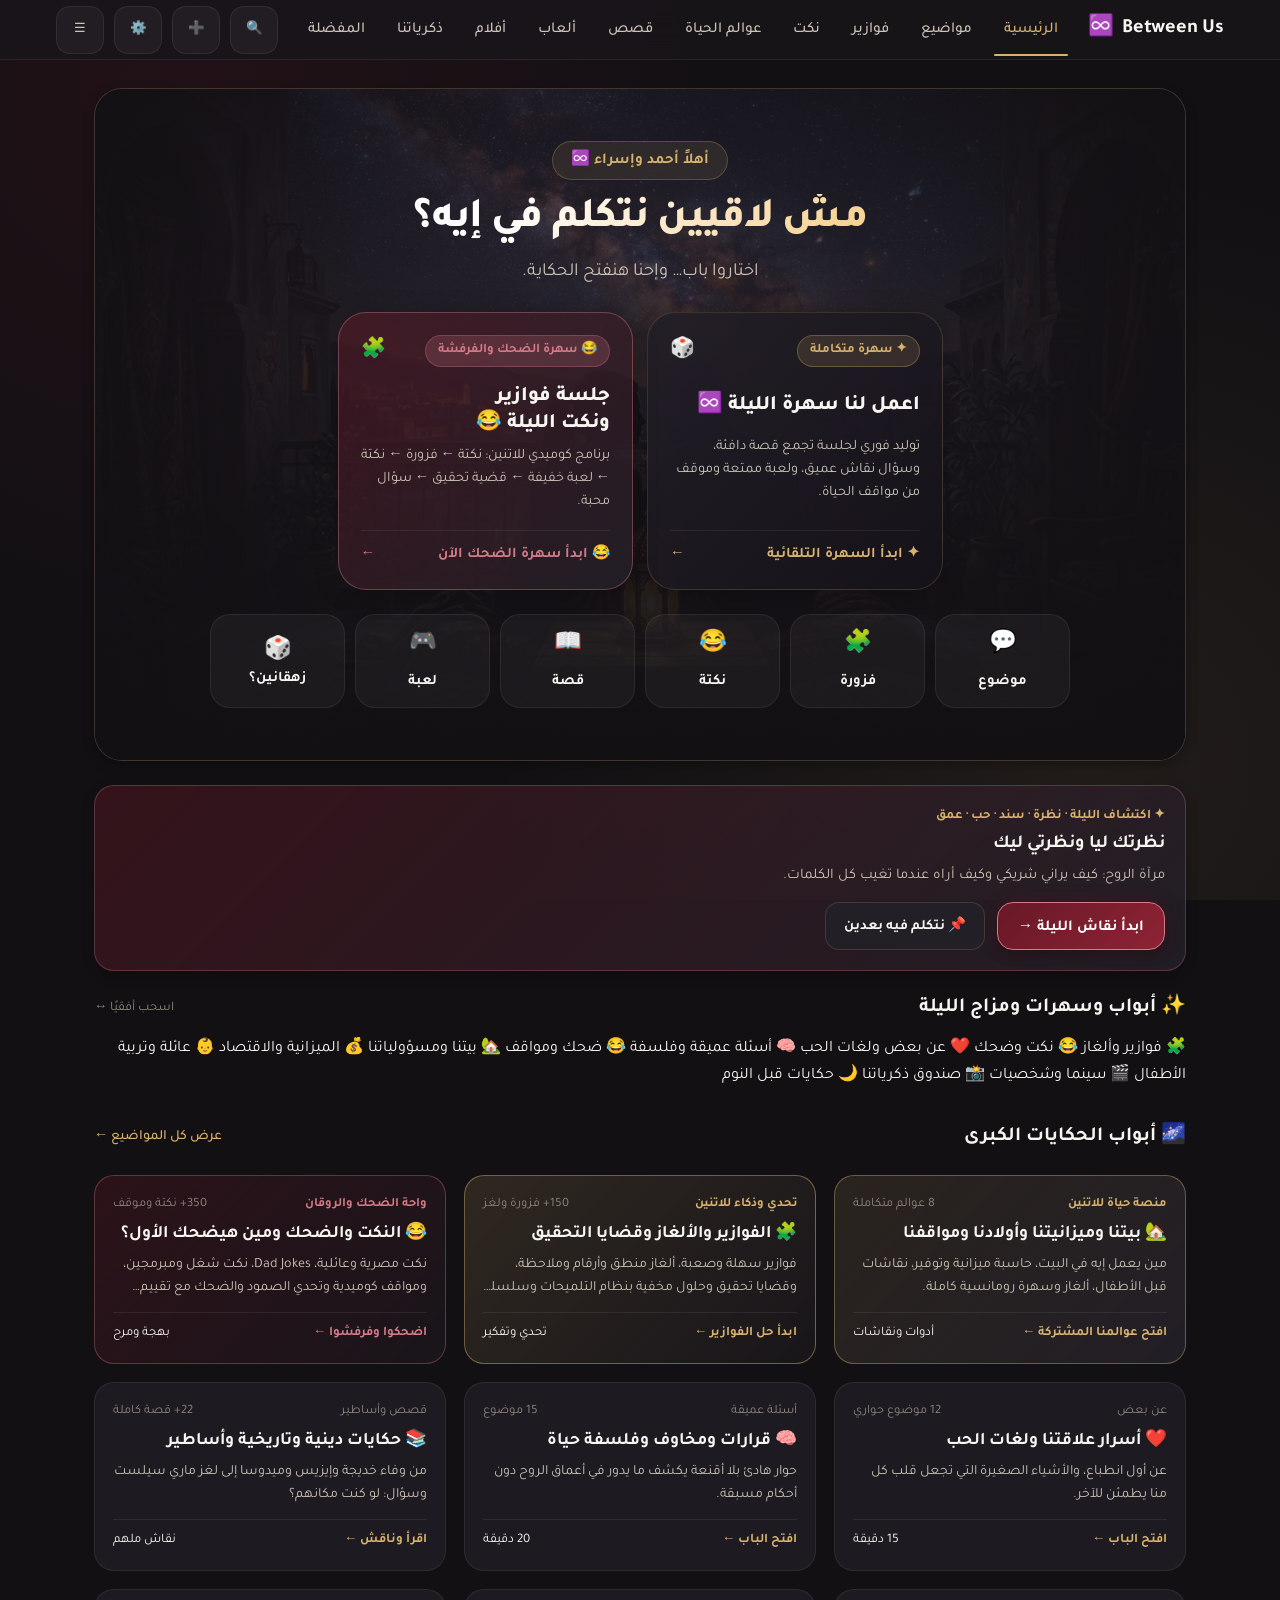
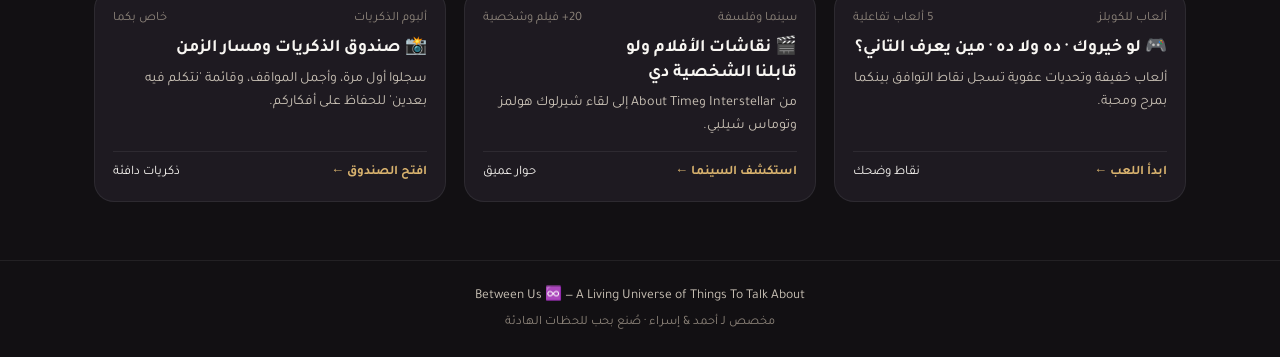
==== index.html @ caf3d3a3 "Add files via upload" ====
<!DOCTYPE html>
<html lang="ar" dir="rtl" data-theme="dark">
<head>
  <meta charset="UTF-8" />
  <meta name="viewport" content="width=device-width, initial-scale=1.0, viewport-fit=cover" />
  <title>Between Us ♾️</title>
  <meta name="description" content="A universe of conversations, stories, games, and intimate reflections designed for two." />
  <meta property="og:title" content="Between Us ♾️" />
  <meta property="og:description" content="A universe of conversations, stories, games, and intimate reflections designed for two." />
  <meta property="og:type" content="website" />
  <meta name="theme-color" content="#121013" />

  <link rel="stylesheet" href="css/style.css" />
  <link rel="stylesheet" href="css/responsive.css" />
</head>
<body>
  <div class="app-wrapper">
    <!-- Top Navigation Bar -->
    <header class="top-nav">
      <div class="top-nav-inner">
        <a href="index.html" class="nav-brand">
          <span>Between Us</span>
          <span class="brand-infinity">♾️</span>
        </a>

        <nav class="nav-links">
          <a href="index.html" class="nav-link active">الرئيسية</a>
          <a href="topics.html" class="nav-link">مواضيع</a>
          <a href="riddles.html" class="nav-link">فوازير</a>
          <a href="jokes.html" class="nav-link">نكت</a>
          <a href="universes.html" class="nav-link">عوالم الحياة</a>
          <a href="stories.html" class="nav-link">قصص</a>
          <a href="games.html" class="nav-link">ألعاب</a>
          <a href="movies.html" class="nav-link">أفلام</a>
          <a href="memories.html" class="nav-link">ذكرياتنا</a>
          <a href="favorites.html" class="nav-link">المفضلة</a>
        </nav>

        <div class="nav-actions">
          <button class="btn-icon" data-open-modal="searchModal" title="بحث سريع" aria-label="بحث سريع">
            🔍
          </button>
          <button class="btn-icon" data-open-modal="addCustomModal" title="أضف من عندك" aria-label="أضف من عندك">
            ➕
          </button>
          <button class="btn-icon" data-open-modal="settingsModal" title="الإعدادات" aria-label="الإعدادات">
            ⚙️
          </button>
          <button class="btn-icon btn-menu-drawer-trigger" title="القائمة" aria-label="القائمة">
            ☰
          </button>
        </div>
      </div>
    </header>

    <!-- Main Content -->
    <main class="page-container">
      <!-- Hero Section -->
      <section class="hero-card">
        <img src="assets/images/hero.jpg" alt="سهرة هادئة تحت النجوم" class="hero-background-art" onerror="this.style.display='none'" />
        <div class="hero-overlay"></div>

        <div class="hero-content">
          <div class="hero-greeting greeting-names">أهلاً أحمد وإسراء ♾️</div>
          <h1 class="hero-title">مش لاقيين نتكلم في إيه؟</h1>
          <p class="hero-subtitle">اختاروا باب… وإحنا هنفتح الحكاية.</p>

          <!-- Big Cards Row: اعمل لنا سهرة & سهرة الضحك -->
          <div style="display: grid; grid-template-columns: repeat(auto-fit, minmax(min(280px, 100%), 1fr)); gap: 14px; margin-bottom: 18px;">
            <!-- Big Card 1: اعمل لنا سهرة -->
            <div class="hero-evening-card btn-evening-generator-trigger" style="cursor: pointer; margin-bottom: 0;">
              <div style="display: flex; align-items: center; justify-content: space-between; margin-bottom: 6px;">
                <span class="hero-evening-badge">✦ سهرة متكاملة</span>
                <span style="font-size: 1.25rem;">🎲</span>
              </div>
              <h2 class="hero-evening-title">اعمل لنا سهرة الليلة ♾️</h2>
              <p class="hero-evening-desc">
                توليد فوري لجلسة تجمع قصة دافئة، وسؤال نقاش عميق، ولعبة ممتعة وموقف من مواقف الحياة.
              </p>
              <div class="hero-evening-action">
                <span>✦ ابدأ السهرة التلقائية</span>
                <span>←</span>
              </div>
            </div>

            <!-- Big Card 2: سهرة الضحك والفرفشة -->
            <div class="hero-evening-card btn-laugh-night-trigger" style="cursor: pointer; margin-bottom: 0; background: linear-gradient(135deg, rgba(104, 24, 38, 0.45) 0%, rgba(35, 31, 39, 0.95) 100%); border-color: rgba(212, 122, 136, 0.4);">
              <div style="display: flex; align-items: center; justify-content: space-between; margin-bottom: 6px;">
                <span class="hero-evening-badge" style="background: rgba(212, 122, 136, 0.2); color: var(--accent-rose); border-color: rgba(212, 122, 136, 0.3);">
                  😂 سهرة الضحك والفرفشة
                </span>
                <span style="font-size: 1.25rem;">🧩</span>
              </div>
              <h2 class="hero-evening-title">جلسة فوازير ونكت الليلة 😂</h2>
              <p class="hero-evening-desc">
                برنامج كوميدي للاتنين: نكتة ← فزورة ← نكتة ← لعبة خفيفة ← قضية تحقيق ← سؤال محبة.
              </p>
              <div class="hero-evening-action" style="color: var(--accent-rose);">
                <span>😂 ابدأ سهرة الضحك الآن</span>
                <span>←</span>
              </div>
            </div>
          </div>

          <!-- Quick Actions (6 Core Doors) -->
          <div class="mobile-quick-actions-grid" style="display: grid; grid-template-columns: repeat(auto-fit, minmax(min(100px, 100%), 1fr)); gap: 10px;">
            <a href="topics.html" class="quick-door-btn">
              <span class="quick-door-icon">💬</span>
              <span class="quick-door-text">موضوع</span>
            </a>
            <a href="riddles.html" class="quick-door-btn">
              <span class="quick-door-icon">🧩</span>
              <span class="quick-door-text">فزورة</span>
            </a>
            <a href="jokes.html" class="quick-door-btn">
              <span class="quick-door-icon">😂</span>
              <span class="quick-door-text">نكتة</span>
            </a>
            <a href="stories.html" class="quick-door-btn">
              <span class="quick-door-icon">📖</span>
              <span class="quick-door-text">قصة</span>
            </a>
            <a href="games.html" class="quick-door-btn">
              <span class="quick-door-icon">🎮</span>
              <span class="quick-door-text">لعبة</span>
            </a>
            <button type="button" class="quick-door-btn btn-boredom-trigger">
              <span class="quick-door-icon">🎲</span>
              <span class="quick-door-text">زهقانين؟</span>
            </button>
          </div>
        </div>
      </section>

      <!-- Tonight's Discovery (Deterministic daily discovery based on date) -->
      <section class="discovery-card" id="dailyDiscoveryContent">
        <!-- Injected dynamically by app.js -->
      </section>

      <!-- Horizontal Categories Scroll (App-like, touch scroll-snap) -->
      <section class="section-block" style="margin-bottom: 24px;">
        <div class="section-header">
          <h2 class="section-title">✨ أبواب وسهرات ومزاج الليلة</h2>
          <span style="font-size: 0.82rem; color: var(--text-muted);">اسحب أفقيًا ↔</span>
        </div>
        <div class="horizontal-categories-track">
          <a href="riddles.html" class="category-chip">
            <span class="chip-icon">🧩</span>
            <span class="chip-label">فوازير وألغاز</span>
          </a>
          <a href="jokes.html" class="category-chip">
            <span class="chip-icon">😂</span>
            <span class="chip-label">نكت وضحك</span>
          </a>
          <a href="topics.html?mood=romantic" class="category-chip">
            <span class="chip-icon">❤️</span>
            <span class="chip-label">عن بعض ولغات الحب</span>
          </a>
          <a href="topics.html?mood=deep" class="category-chip">
            <span class="chip-icon">🧠</span>
            <span class="chip-label">أسئلة عميقة وفلسفة</span>
          </a>
          <a href="topics.html?mood=funny" class="category-chip">
            <span class="chip-icon">😂</span>
            <span class="chip-label">ضحك ومواقف</span>
          </a>
          <a href="universes.html?tab=home" class="category-chip">
            <span class="chip-icon">🏡</span>
            <span class="chip-label">بيتنا ومسؤولياتنا</span>
          </a>
          <a href="universes.html?tab=budget" class="category-chip">
            <span class="chip-icon">💰</span>
            <span class="chip-label">الميزانية والاقتصاد</span>
          </a>
          <a href="universes.html?tab=parenting" class="category-chip">
            <span class="chip-icon">👶</span>
            <span class="chip-label">عائلة وتربية الأطفال</span>
          </a>
          <a href="movies.html" class="category-chip">
            <span class="chip-icon">🎬</span>
            <span class="chip-label">سينما وشخصيات</span>
          </a>
          <a href="memories.html" class="category-chip">
            <span class="chip-icon">📸</span>
            <span class="chip-label">صندوق ذكرياتنا</span>
          </a>
          <a href="stories.html?category=bedtime" class="category-chip">
            <span class="chip-icon">🌙</span>
            <span class="chip-label">حكايات قبل النوم</span>
          </a>
        </div>
      </section>

      <!-- Main Categories Bento Grid -->
      <section class="section-block">
        <div class="section-header">
          <h2 class="section-title">🌌 أبواب الحكايات الكبرى</h2>
          <a href="topics.html" class="section-link">عرض كل المواضيع ←</a>
        </div>

        <div class="cards-grid">
          <!-- Card 0: Universes -->
          <div class="topic-card" onclick="window.location.href='universes.html'" style="background: linear-gradient(135deg, rgba(216, 178, 110, 0.12) 0%, rgba(35, 31, 39, 0.95) 100%); border-color: rgba(216, 178, 110, 0.4);">
            <div>
              <div class="topic-meta">
                <span style="color: var(--accent-gold); font-weight: 700;">منصة حياة للاتنين</span>
                <span>8 عوالم متكاملة</span>
              </div>
              <h3 class="topic-title" style="margin-top: 8px;">🏡 بيتنا وميزانيتنا وأولادنا ومواقفنا</h3>
              <p class="topic-desc" style="margin-top: 6px;">مين يعمل إيه في البيت، حاسبة ميزانية وتوفير، نقاشات قبل الأطفال، ألغاز وسهرة رومانسية كاملة.</p>
            </div>
            <div class="topic-footer">
              <span style="color: var(--accent-gold); font-weight: 700;">افتح عوالمنا المشتركة ←</span>
              <span>أدوات ونقاشات</span>
            </div>
          </div>

          <!-- Card Riddles: الفوازير والألغاز -->
          <div class="topic-card" onclick="window.location.href='riddles.html'" style="background: linear-gradient(135deg, rgba(216, 178, 110, 0.15) 0%, rgba(25, 22, 27, 0.95) 100%); border-color: rgba(216, 178, 110, 0.45);">
            <div>
              <div class="topic-meta">
                <span style="color: var(--accent-gold); font-weight: 700;">تحدي وذكاء للاتنين</span>
                <span>150+ فزورة ولغز</span>
              </div>
              <h3 class="topic-title" style="margin-top: 8px;">🧩 الفوازير والألغاز وقضايا التحقيق</h3>
              <p class="topic-desc" style="margin-top: 6px;">فوازير سهلة وصعبة، ألغاز منطق وأرقام وملاحظة، وقضايا تحقيق وحلول مخفية بنظام التلميحات وسلسلة الفوازير.</p>
            </div>
            <div class="topic-footer">
              <span style="color: var(--accent-gold); font-weight: 700;">ابدأ حل الفوازير ←</span>
              <span>تحدي وتفكير</span>
            </div>
          </div>

          <!-- Card Jokes: النكت والضحك -->
          <div class="topic-card" onclick="window.location.href='jokes.html'" style="background: linear-gradient(135deg, rgba(104, 24, 38, 0.3) 0%, rgba(25, 22, 27, 0.95) 100%); border-color: rgba(212, 122, 136, 0.35);">
            <div>
              <div class="topic-meta">
                <span style="color: var(--accent-rose); font-weight: 700;">واحة الضحك والروقان</span>
                <span>350+ نكتة وموقف</span>
              </div>
              <h3 class="topic-title" style="margin-top: 8px;">😂 النكت والضحك ومين هيضحك الأول؟</h3>
              <p class="topic-desc" style="margin-top: 6px;">نكت مصرية وعائلية، Dad Jokes، نكت شغل ومبرمجين، ومواقف كوميدية وتحدي الصمود والضحك مع تقييم النكت.</p>
            </div>
            <div class="topic-footer">
              <span style="color: var(--accent-rose); font-weight: 700;">اضحكوا وفرفشوا ←</span>
              <span>بهجة ومرح</span>
            </div>
          </div>

          <!-- Card 1: About Us -->
          <div class="topic-card" onclick="window.location.href='topics.html?category=about-us'">
            <div>
              <div class="topic-meta">
                <span>عن بعض</span>
                <span>12 موضوع حواري</span>
              </div>
              <h3 class="topic-title" style="margin-top: 8px;">❤️ أسرار علاقتنا ولغات الحب</h3>
              <p class="topic-desc" style="margin-top: 6px;">عن أول انطباع، والأشياء الصغيرة التي تجعل قلب كل منا يطمئن للآخر.</p>
            </div>
            <div class="topic-footer">
              <span style="color: var(--accent-gold); font-weight: 600;">افتح الباب ←</span>
              <span>15 دقيقة</span>
            </div>
          </div>

          <!-- Card 2: Deep Questions -->
          <div class="topic-card" onclick="window.location.href='topics.html?category=deep'">
            <div>
              <div class="topic-meta">
                <span>أسئلة عميقة</span>
                <span>15 موضوع</span>
              </div>
              <h3 class="topic-title" style="margin-top: 8px;">🧠 قرارات ومخاوف وفلسفة حياة</h3>
              <p class="topic-desc" style="margin-top: 6px;">حوار هادئ بلا أقنعة يكشف ما يدور في أعماق الروح دون أحكام مسبقة.</p>
            </div>
            <div class="topic-footer">
              <span style="color: var(--accent-gold); font-weight: 600;">افتح الباب ←</span>
              <span>20 دقيقة</span>
            </div>
          </div>

          <!-- Card 3: Stories Universe -->
          <div class="topic-card" onclick="window.location.href='stories.html'">
            <div>
              <div class="topic-meta">
                <span>قصص وأساطير</span>
                <span>22+ قصة كاملة</span>
              </div>
              <h3 class="topic-title" style="margin-top: 8px;">📚 حكايات دينية وتاريخية وأساطير</h3>
              <p class="topic-desc" style="margin-top: 6px;">من وفاء خديجة وإيزيس وميدوسا إلى لغز ماري سيلست وسؤال: لو كنت مكانهم؟</p>
            </div>
            <div class="topic-footer">
              <span style="color: var(--accent-gold); font-weight: 600;">اقرأ وناقش ←</span>
              <span>نقاش ملهم</span>
            </div>
          </div>

          <!-- Card 4: Games -->
          <div class="topic-card" onclick="window.location.href='games.html'">
            <div>
              <div class="topic-meta">
                <span>ألعاب للكوبلز</span>
                <span>5 ألعاب تفاعلية</span>
              </div>
              <h3 class="topic-title" style="margin-top: 8px;">🎮 لو خيروك · ده ولا ده · مين يعرف التاني؟</h3>
              <p class="topic-desc" style="margin-top: 6px;">ألعاب خفيفة وتحديات عفوية تسجل نقاط التوافق بينكما بمرح ومحبة.</p>
            </div>
            <div class="topic-footer">
              <span style="color: var(--accent-gold); font-weight: 600;">ابدأ اللعب ←</span>
              <span>نقاط وضحك</span>
            </div>
          </div>

          <!-- Card 5: Movies & Characters -->
          <div class="topic-card" onclick="window.location.href='movies.html'">
            <div>
              <div class="topic-meta">
                <span>سينما وفلسفة</span>
                <span>20+ فيلم وشخصية</span>
              </div>
              <h3 class="topic-title" style="margin-top: 8px;">🎬 نقاشات الأفلام ولو قابلنا الشخصية دي</h3>
              <p class="topic-desc" style="margin-top: 6px;">من Interstellar وAbout Time إلى لقاء شيرلوك هولمز وتوماس شيلبي.</p>
            </div>
            <div class="topic-footer">
              <span style="color: var(--accent-gold); font-weight: 600;">استكشف السينما ←</span>
              <span>حوار عميق</span>
            </div>
          </div>

          <!-- Card 6: Memory Box -->
          <div class="topic-card" onclick="window.location.href='memories.html'">
            <div>
              <div class="topic-meta">
                <span>ألبوم الذكريات</span>
                <span>خاص بكما</span>
              </div>
              <h3 class="topic-title" style="margin-top: 8px;">📸 صندوق الذكريات ومسار الزمن</h3>
              <p class="topic-desc" style="margin-top: 6px;">سجلوا أول مرة، وأجمل المواقف، وقائمة 'نتكلم فيه بعدين' للحفاظ على أفكاركم.</p>
            </div>
            <div class="topic-footer">
              <span style="color: var(--accent-gold); font-weight: 600;">افتح الصندوق ←</span>
              <span>ذكريات دافئة</span>
            </div>
          </div>
        </div>
      </section>
    </main>

    <!-- Quiet Footer -->
    <footer class="app-footer">
      <p style="margin-bottom: 4px;">Between Us ♾️ — A Living Universe of Things To Talk About</p>
      <p style="font-size: 0.8rem; color: var(--text-muted);">
        مخصص لـ <span class="partner-names-label">أحمد & إسراء</span> · صُنع بحب للحظات الهادئة
      </p>
    </footer>

    <!-- Mobile Bottom Navigation Bar -->
    <nav class="bottom-nav">
      <a href="index.html" class="bottom-nav-item active">
        <span class="bottom-nav-icon">⌂</span>
        <span>الرئيسية</span>
      </a>
      <a href="topics.html" class="bottom-nav-item">
        <span class="bottom-nav-icon">💬</span>
        <span>مواضيع</span>
      </a>
      <a href="riddles.html" class="bottom-nav-item">
        <span class="bottom-nav-icon">🧩</span>
        <span>فوازير</span>
      </a>
      <a href="jokes.html" class="bottom-nav-item">
        <span class="bottom-nav-icon">😂</span>
        <span>نكت</span>
      </a>
      <a href="universes.html" class="bottom-nav-item">
        <span class="bottom-nav-icon">🌌</span>
        <span>عوالمنا</span>
      </a>
      <a href="games.html" class="bottom-nav-item">
        <span class="bottom-nav-icon">🎮</span>
        <span>ألعاب</span>
      </a>
      <a href="favorites.html" class="bottom-nav-item">
        <span class="bottom-nav-icon">♡</span>
        <span>المفضلة</span>
      </a>
    </nav>
  </div>

  <!-- MODALS -->

  <!-- 1. Surprise Modal -->
  <div class="modal-overlay" id="surpriseModal">
    <div class="modal-box" id="surpriseModalContent">
      <!-- Populated dynamically by app.js -->
    </div>
  </div>

  <!-- 2. Global Search Modal -->
  <div class="modal-overlay" id="searchModal">
    <div class="modal-box">
      <div class="modal-header">
        <h3 class="modal-title">🔍 بحث في عالم بيننا</h3>
        <button class="btn-icon" data-close-modal>✕</button>
      </div>
      <div class="form-group">
        <input type="text" class="form-input global-search-input" placeholder="ابحث عن موضوع، قصة، فيلم، أو كلمة مثل: سفر، حب..." />
      </div>
      <div id="globalSearchResults" style="max-height: 50vh; overflow-y: auto;">
        <div style="text-align: center; color: var(--text-muted); padding: 24px;">
          اكتب كلمتين للبحث في مئات المواضيع والقصص المحفوظة...
        </div>
      </div>
    </div>
  </div>

  <!-- 3. Add Custom Content Modal -->
  <div class="modal-overlay" id="addCustomModal">
    <div class="modal-box">
      <div class="modal-header">
        <h3 class="modal-title">✨ أضف حاجة من عندك</h3>
        <button class="btn-icon" data-close-modal>✕</button>
      </div>
      <form id="addCustomContentForm">
        <div class="form-group">
          <label class="form-label">نوع المشاركة</label>
          <select id="customType" class="form-select">
            <option value="topic">موضوع للنقاش</option>
            <option value="question">سؤال خاص</option>
            <option value="story">حكاية أو قصة</option>
            <option value="memory">ذكرى شخصية</option>
            <option value="movie">فيلم أو مسلسل للنقاش</option>
          </select>
        </div>
        <div class="form-group">
          <label class="form-label">العنوان</label>
          <input type="text" id="customTitle" class="form-input" placeholder="مثال: نقاش عن المكان اللي نفسنا نسافرله..." required />
        </div>
        <div class="form-group">
          <label class="form-label">المحتوى / الأسئلة</label>
          <textarea id="customText" class="form-textarea" rows="4" placeholder="اكتبوا الأسئلة أو تفاصيل الحكاية هنا..." required></textarea>
        </div>
        <div class="form-group">
          <label class="form-label">الكلمات الدلالية (Tags)</label>
          <input type="text" id="customTags" class="form-input" placeholder="سفر, حب, روقان (مفصولة بفواصل)" />
        </div>
        <div style="display: flex; gap: 10px; justify-content: flex-end; margin-top: 20px;">
          <button type="button" class="btn-secondary" data-close-modal>إلغاء</button>
          <button type="submit" class="btn-primary">حفظ في عالمنا ✦</button>
        </div>
      </form>
    </div>
  </div>

  <!-- 4. Settings Modal -->
  <div class="modal-overlay" id="settingsModal">
    <div class="modal-box">
      <div class="modal-header">
        <h3 class="modal-title">⚙️ إعدادات بيننا (Settings)</h3>
        <button class="btn-icon" data-close-modal>✕</button>
      </div>

      <div class="form-group">
        <label class="form-label">اسم الطرف الأول</label>
        <input type="text" id="settingsPartner1" class="form-input" value="أحمد" />
      </div>

      <div class="form-group">
        <label class="form-label">اسم الطرف الثاني</label>
        <input type="text" id="settingsPartner2" class="form-input" value="إسراء" />
      </div>

      <div class="form-group">
        <label class="form-label">المظهر (Theme)</label>
        <select id="settingsTheme" class="form-select">
          <option value="dark">داكن رومانسي (Charcoal & Burgundy)</option>
          <option value="light">فاتح دافئ (Warm Ivory & Gold)</option>
        </select>
      </div>

      <div class="form-group" style="flex-direction: row; align-items: center; justify-content: space-between;">
        <label class="form-label" style="margin: 0;">الحركات والأنيميشن (Animations)</label>
        <input type="checkbox" id="settingsMotion" checked style="width: 20px; height: 20px; accent-color: var(--accent-gold);" />
      </div>

      <div style="border-top: 1px solid var(--border-hairline); margin: 18px 0; padding-top: 14px;">
        <h4 style="font-size: 0.95rem; margin-bottom: 8px; color: var(--accent-gold);">النسخ الاحتياطي ونقل البيانات</h4>
        <p style="font-size: 0.82rem; color: var(--text-muted); margin-bottom: 12px;">احفظوا كل ذكرياتكم ومفضلاتكم بملف واحد يمكن استعادته في أي وقت وعلى أي جهاز:</p>
        <div style="display: flex; gap: 8px; flex-wrap: wrap;">
          <button type="button" id="exportDataBtn" class="btn-secondary" style="font-size: 0.85rem;">
            📥 تصدير البيانات (Export)
          </button>
          <label class="btn-secondary" style="font-size: 0.85rem; cursor: pointer;">
            📤 استيراد ملف (Import)
            <input type="file" id="importDataInput" accept=".json" style="display: none;" />
          </label>
        </div>
      </div>

      <div style="border-top: 1px solid var(--border-hairline); margin-top: 14px; padding-top: 14px; display: flex; justify-content: space-between; align-items: center;">
        <button type="button" id="resetDataBtn" style="color: var(--accent-rose); font-size: 0.85rem; text-decoration: underline;">
          إعادة ضبط كل شيء
        </button>
        <button type="button" id="saveSettingsBtn" class="btn-primary">
          حفظ التعديلات ✓
        </button>
      </div>
    </div>
  </div>

  <!-- Core Scripts (No framework, pure vanilla ES6) -->
  <script src="js/data.js"></script>
  <script src="js/riddles-data.js"></script>
  <script src="js/jokes-data.js"></script>
  <script src="js/storage.js"></script>
  <script src="js/app.js"></script>
</body>
</html>
---- css/style.css ----
/* ============================================================
   Between Us ♾️ - Core Design System & Stylesheet
   Theme: Romantic Cinematic / Deep Charcoal, Wine Burgundy & Muted Gold
   ============================================================ */

@import url('https://fonts.googleapis.com/css2?family=Cairo:wght@400;600;700;800&family=Playfair+Display:ital,wght@0,500;0,700;1,400&family=Tajawal:wght@300;400;500;700&display=swap');

:root {
  /* Color Palette - Dark Theme (Default) */
  --bg-canvas: #121013;
  --bg-surface: #19161B;
  --bg-surface-elevated: #231F27;
  --bg-surface-glass: rgba(25, 22, 27, 0.85);
  --bg-card: rgba(35, 31, 39, 0.72);
  --bg-card-hover: rgba(45, 40, 51, 0.88);
  
  --text-primary: #F8F6F2;
  --text-secondary: #CBC3B7;
  --text-muted: #8E857B;
  
  --accent-gold: #D8B26E;
  --accent-gold-light: #F2D59B;
  --accent-gold-glow: rgba(216, 178, 110, 0.25);
  
  --accent-burgundy: #681826;
  --accent-burgundy-light: #8E2335;
  --accent-burgundy-glow: rgba(104, 24, 38, 0.4);
  
  --accent-rose: #D47A88;
  --accent-rose-soft: rgba(212, 122, 136, 0.15);
  
  --border-hairline: rgba(255, 255, 255, 0.07);
  --border-subtle: rgba(216, 178, 110, 0.18);
  --border-active: rgba(216, 178, 110, 0.45);
  
  --shadow-sm: 0 4px 12px rgba(0, 0, 0, 0.3);
  --shadow-md: 0 8px 24px rgba(0, 0, 0, 0.45);
  --shadow-glow: 0 0 30px rgba(104, 24, 38, 0.35);
  
  --radius-sm: 8px;
  --radius-md: 14px;
  --radius-lg: 20px;
  --radius-xl: 28px;
  --radius-full: 9999px;
  
  --font-arabic: 'Tajawal', 'Cairo', -apple-system, BlinkMacSystemFont, sans-serif;
  --font-display: 'Playfair Display', Georgia, serif;
  
  --transition-fast: 160ms cubic-bezier(0.16, 1, 0.3, 1);
  --transition-normal: 260ms cubic-bezier(0.16, 1, 0.3, 1);
}

[data-theme="light"] {
  --bg-canvas: #FBF9F5;
  --bg-surface: #FFFFFF;
  --bg-surface-elevated: #F4EFE7;
  --bg-surface-glass: rgba(255, 255, 255, 0.9);
  --bg-card: rgba(255, 255, 255, 0.85);
  --bg-card-hover: #FFFFFF;
  
  --text-primary: #1C181A;
  --text-secondary: #584F49;
  --text-muted: #8A8179;
  
  --accent-gold: #9C7838;
  --accent-gold-light: #C29A4D;
  --accent-gold-glow: rgba(156, 120, 56, 0.15);
  
  --accent-burgundy: #7A1C2C;
  --accent-burgundy-light: #9B273A;
  --accent-burgundy-glow: rgba(122, 28, 44, 0.18);
  
  --accent-rose: #B84D5E;
  --accent-rose-soft: rgba(184, 77, 94, 0.1);
  
  --border-hairline: rgba(0, 0, 0, 0.08);
  --border-subtle: rgba(156, 120, 56, 0.22);
  --border-active: rgba(156, 120, 56, 0.5);
  
  --shadow-sm: 0 4px 14px rgba(0, 0, 0, 0.06);
  --shadow-md: 0 8px 26px rgba(0, 0, 0, 0.1);
  --shadow-glow: 0 0 30px rgba(184, 77, 94, 0.15);
}

/* Reset & Base */
*, *::before, *::after {
  box-sizing: border-box;
  margin: 0;
  padding: 0;
  -webkit-tap-highlight-color: transparent;
}

html {
  font-size: 16px;
  scroll-behavior: smooth;
  direction: rtl;
  text-align: right;
  height: 100%;
  max-width: 100%;
  overflow-x: hidden;
}

body {
  min-height: 100%;
  min-height: 100dvh;
  background-color: var(--bg-canvas);
  color: var(--text-primary);
  font-family: var(--font-arabic);
  line-height: 1.65;
  background-image: 
    radial-gradient(circle at 15% 10%, rgba(104, 24, 38, 0.18) 0%, transparent 40%),
    radial-gradient(circle at 85% 85%, rgba(216, 178, 110, 0.08) 0%, transparent 45%);
  background-attachment: fixed;
  overflow-x: hidden;
  max-width: 100%;
  width: 100%;
  display: flex;
  flex-direction: column;
  -webkit-font-smoothing: antialiased;
  -moz-osx-font-smoothing: grayscale;
}

/* Prevent horizontal scroll globally */
h1, h2, h3, h4, h5, h6, p, span, div, a, button, label, input, textarea {
  overflow-wrap: anywhere;
  word-break: break-word;
}

/* Touch manipulation & Uniform 48px Minimum Touch Target Size */
button,
a,
input,
select,
textarea,
[role="button"],
.quick-door-btn,
.selector-tab,
.bottom-nav-item,
.btn-primary,
.btn-secondary,
.btn-gold,
.btn-icon,
.btn-card-action,
.recap-mood-pill,
.drawer-link {
  touch-action: manipulation;
  min-height: 48px;
  box-sizing: border-box;
}

/* Typography Defaults */
h1, h2, h3, h4, .brand-font {
  font-family: var(--font-arabic);
  font-weight: 700;
  color: var(--text-primary);
  line-height: 1.35;
  text-wrap: balance;
}

.font-display {
  font-family: var(--font-display);
}

p {
  color: var(--text-secondary);
}

a {
  color: inherit;
  text-decoration: none;
}

button {
  font-family: inherit;
  cursor: pointer;
  border: none;
  background: none;
  outline: none;
}

/* App Container */
.app-wrapper {
  display: flex;
  flex-direction: column;
  min-height: 100vh;
  padding-bottom: 74px; /* Space for mobile nav */
}

/* Top Navigation Bar */
.top-nav {
  position: sticky;
  top: 0;
  z-index: 100;
  background: var(--bg-surface-glass);
  backdrop-filter: blur(14px);
  -webkit-backdrop-filter: blur(14px);
  border-bottom: 1px solid var(--border-hairline);
  height: 60px;
  display: flex;
  align-items: center;
  transition: background var(--transition-fast);
}

.top-nav-inner {
  width: 100%;
  max-width: 1200px;
  margin: 0 auto;
  padding: 0 16px;
  display: flex;
  align-items: center;
  justify-content: space-between;
}

.nav-brand {
  display: flex;
  align-items: center;
  gap: 8px;
  font-size: 1.25rem;
  font-weight: 700;
  color: var(--text-primary);
  letter-spacing: -0.01em;
}

.brand-infinity {
  color: var(--accent-gold);
  font-size: 1.3rem;
  display: inline-block;
  transition: transform var(--transition-fast);
}

.nav-brand:hover .brand-infinity {
  transform: scale(1.15) rotate(10deg);
}

.nav-links {
  display: none; /* Shown on desktop via media query */
  align-items: center;
  gap: 22px;
}

.nav-link {
  font-size: 0.95rem;
  font-weight: 500;
  color: var(--text-secondary);
  transition: color var(--transition-fast);
  position: relative;
  padding: 4px 0;
}

.nav-link:hover,
.nav-link.active {
  color: var(--accent-gold);
}

.nav-link.active::after {
  content: '';
  position: absolute;
  bottom: -2px;
  right: 0;
  left: 0;
  height: 2px;
  background: var(--accent-gold);
  border-radius: var(--radius-full);
}

.nav-actions {
  display: flex;
  align-items: center;
  gap: 10px;
}

/* Icon Buttons - 48px Touch Target */
.btn-icon {
  width: 48px;
  height: 48px;
  min-width: 48px;
  min-height: 48px;
  display: flex;
  align-items: center;
  justify-content: center;
  border-radius: var(--radius-md);
  color: var(--text-secondary);
  background: rgba(255, 255, 255, 0.04);
  border: 1px solid var(--border-hairline);
  transition: all var(--transition-fast);
}

.btn-icon:hover {
  color: var(--accent-gold);
  background: rgba(216, 178, 110, 0.1);
  border-color: var(--border-subtle);
}

.btn-icon:active {
  transform: scale(0.97);
}

/* Primary Button - 52px Touch Target for Primary Actions */
.btn-primary {
  display: inline-flex;
  align-items: center;
  justify-content: center;
  gap: 10px;
  min-height: 52px;
  min-width: 48px;
  padding: 0 24px;
  background: linear-gradient(135deg, var(--accent-burgundy) 0%, var(--accent-burgundy-light) 100%);
  color: #FFFFFF;
  border: 1px solid var(--accent-rose);
  border-radius: 16px;
  font-size: 1rem;
  font-weight: 700;
  box-shadow: var(--shadow-sm), 0 0 16px var(--accent-burgundy-glow);
  transition: all var(--transition-fast);
  cursor: pointer;
  text-align: center;
}

.btn-primary:hover {
  background: linear-gradient(135deg, var(--accent-burgundy-light) 0%, #A6293E 100%);
  box-shadow: var(--shadow-md), 0 0 24px var(--accent-burgundy-glow);
  transform: translateY(-1px);
}

.btn-primary:active {
  transform: scale(0.97);
}

.btn-gold {
  display: inline-flex;
  align-items: center;
  justify-content: center;
  gap: 8px;
  background: linear-gradient(135deg, var(--accent-gold) 0%, #E2BE78 100%);
  color: #1A140B;
  border: 1px solid #F4DCAB;
  box-shadow: 0 4px 16px var(--accent-gold-glow);
  min-height: 48px;
  min-width: 48px;
  padding: 0 20px;
  border-radius: 14px;
  font-weight: 700;
  transition: all var(--transition-fast);
  cursor: pointer;
}

.btn-gold:hover {
  background: linear-gradient(135deg, #E2BE78 0%, #F5CE8B 100%);
  box-shadow: 0 6px 22px var(--accent-gold-glow);
}

.btn-gold:active {
  transform: scale(0.97);
}

/* Secondary Button - 48px Touch Target */
.btn-secondary {
  display: inline-flex;
  align-items: center;
  justify-content: center;
  gap: 8px;
  min-height: 48px;
  min-width: 48px;
  padding: 0 20px;
  background: var(--bg-surface-elevated);
  color: var(--text-primary);
  border: 1px solid var(--border-subtle);
  border-radius: 14px;
  font-size: 0.95rem;
  font-weight: 600;
  transition: all var(--transition-fast);
  cursor: pointer;
  text-align: center;
}

.btn-secondary:hover {
  background: var(--bg-card-hover);
  border-color: var(--accent-gold);
  color: var(--accent-gold);
}

.btn-secondary:active {
  transform: scale(0.97);
}

/* Ghost Button - Lightweight / Cancel / Skip */
.btn-ghost {
  display: inline-flex;
  align-items: center;
  justify-content: center;
  gap: 8px;
  min-height: 48px;
  min-width: 48px;
  padding: 0 16px;
  background: transparent;
  color: var(--text-secondary);
  border: 1px solid var(--border-hairline);
  border-radius: 14px;
  font-size: 0.9rem;
  font-weight: 500;
  transition: all var(--transition-fast);
  cursor: pointer;
  text-align: center;
}

.btn-ghost:hover {
  background: rgba(255, 255, 255, 0.05);
  color: var(--text-primary);
  border-color: var(--border-subtle);
}

.btn-ghost:active {
  transform: scale(0.97);
}

/* Danger Button - For Deletions / Resets only */
.btn-danger {
  display: inline-flex;
  align-items: center;
  justify-content: center;
  gap: 8px;
  min-height: 48px;
  min-width: 48px;
  padding: 0 16px;
  background: rgba(104, 24, 38, 0.25);
  color: var(--accent-rose);
  border: 1px solid rgba(212, 122, 136, 0.4);
  border-radius: 14px;
  font-size: 0.9rem;
  font-weight: 600;
  transition: all var(--transition-fast);
  cursor: pointer;
  text-align: center;
}

.btn-danger:hover {
  background: rgba(104, 24, 38, 0.45);
  border-color: var(--accent-rose);
  box-shadow: 0 0 14px rgba(212, 122, 136, 0.2);
}

.btn-danger:active {
  transform: scale(0.97);
}

/* Universal Button Press Feedback & Disabled States */
button:disabled,
.btn-primary:disabled,
.btn-secondary:disabled,
.btn-gold:disabled,
.btn-ghost:disabled,
.btn-danger:disabled,
[disabled] {
  opacity: 0.45 !important;
  cursor: not-allowed !important;
  pointer-events: none !important;
  transform: none !important;
  box-shadow: none !important;
}

/* Page Container */
.page-container {
  width: 100%;
  max-width: 1100px;
  margin: 0 auto;
  padding: 16px;
}

/* Hero Section */
.hero-card {
  position: relative;
  background: var(--bg-card);
  border: 1px solid var(--border-subtle);
  border-radius: var(--radius-xl);
  overflow: hidden;
  padding: 28px 20px;
  margin-bottom: 24px;
  box-shadow: var(--shadow-sm);
  display: flex;
  flex-direction: column;
  gap: 16px;
}

.hero-background-art {
  position: absolute;
  inset: 0;
  width: 100%;
  height: 100%;
  object-fit: cover;
  opacity: 0.22;
  filter: saturate(1.2);
  pointer-events: none;
  z-index: 0;
}

.hero-overlay {
  position: absolute;
  inset: 0;
  background: linear-gradient(to top, var(--bg-canvas) 0%, transparent 80%),
              radial-gradient(circle at 50% 50%, transparent 40%, var(--bg-canvas) 100%);
  pointer-events: none;
}

.hero-content {
  position: relative;
  z-index: 1;
  display: flex;
  flex-direction: column;
  align-items: center;
  text-align: center;
  max-width: 860px;
  width: 100%;
  margin: 0 auto;
  gap: 6px;
}

.hero-greeting {
  display: inline-flex;
  align-items: center;
  justify-content: center;
  gap: 8px;
  font-size: 0.95rem;
  color: var(--accent-gold);
  font-weight: 700;
  background: rgba(216, 178, 110, 0.1);
  border: 1px solid rgba(216, 178, 110, 0.25);
  border-radius: var(--radius-full);
  padding: 6px 18px;
  margin-bottom: 8px;
  backdrop-filter: blur(8px);
  -webkit-backdrop-filter: blur(8px);
}

.hero-title {
  font-size: 2.25rem;
  font-weight: 800;
  margin-bottom: 6px;
  letter-spacing: -0.02em;
  line-height: 1.25;
  background: linear-gradient(135deg, #FFFFFF 20%, #F5CE8B 100%);
  -webkit-background-clip: text;
  -webkit-text-fill-color: transparent;
}

.hero-subtitle {
  font-size: 1.05rem;
  color: var(--text-secondary);
  line-height: 1.55;
  margin-bottom: 18px;
  max-width: 580px;
}

.hero-evening-card {
  position: relative;
  overflow: hidden;
  background: linear-gradient(135deg, rgba(35, 31, 39, 0.95) 0%, rgba(22, 18, 26, 0.98) 100%);
  border: 1px solid var(--border-subtle);
  border-radius: var(--radius-xl);
  padding: 22px;
  transition: all var(--transition-fast);
  text-align: right;
  box-shadow: 0 4px 24px rgba(0, 0, 0, 0.25);
  display: flex;
  flex-direction: column;
  justify-content: space-between;
}

.hero-evening-card:hover {
  border-color: var(--accent-gold);
  transform: translateY(-2px);
  box-shadow: 0 8px 32px rgba(216, 178, 110, 0.18);
}

.hero-evening-card:active {
  transform: scale(0.98);
}

.hero-evening-badge {
  display: inline-flex;
  align-items: center;
  gap: 6px;
  font-size: 0.82rem;
  font-weight: 700;
  color: var(--accent-gold);
  background: rgba(216, 178, 110, 0.14);
  border: 1px solid rgba(216, 178, 110, 0.3);
  border-radius: var(--radius-full);
  padding: 4px 12px;
}

.hero-evening-title {
  font-size: 1.28rem;
  font-weight: 800;
  color: var(--text-primary);
  margin: 10px 0 6px;
  line-height: 1.35;
}

.hero-evening-desc {
  font-size: 0.9rem;
  color: var(--text-secondary);
  line-height: 1.6;
  margin-bottom: 16px;
}

.hero-evening-action {
  display: flex;
  align-items: center;
  justify-content: space-between;
  font-size: 0.92rem;
  font-weight: 700;
  color: var(--accent-gold);
  padding-top: 12px;
  border-top: 1px solid var(--border-hairline);
  transition: transform var(--transition-fast);
}

.hero-evening-card:hover .hero-evening-action {
  color: #F5CE8B;
}

/* Quick Action Grid (6 Core Doors) */
.mobile-quick-actions-grid {
  display: grid;
  grid-template-columns: repeat(6, 1fr);
  gap: 10px;
  width: 100%;
}

@media (max-width: 640px) {
  .hero-title {
    font-size: 1.85rem;
  }
  .mobile-quick-actions-grid {
    grid-template-columns: repeat(3, 1fr);
  }
}

.quick-door-btn {
  display: flex;
  flex-direction: column;
  align-items: center;
  justify-content: center;
  gap: 6px;
  padding: 12px 6px;
  background: rgba(255, 255, 255, 0.04);
  border: 1px solid var(--border-hairline);
  border-radius: var(--radius-lg);
  color: var(--text-primary);
  font-size: 0.92rem;
  font-weight: 700;
  min-height: 72px;
  transition: all var(--transition-fast);
  cursor: pointer;
}

.quick-door-btn:hover {
  background: rgba(216, 178, 110, 0.12);
  border-color: var(--accent-gold);
  transform: translateY(-2px);
  color: var(--accent-gold);
  box-shadow: 0 4px 16px rgba(216, 178, 110, 0.12);
}

.quick-door-btn:active {
  transform: scale(0.95);
}

.quick-door-icon {
  font-size: 1.4rem;
  transition: transform var(--transition-fast);
}

.quick-door-btn:hover .quick-door-icon {
  transform: scale(1.15);
}

/* Sections */
.section-block {
  margin-bottom: 30px;
}

.section-header {
  display: flex;
  align-items: center;
  justify-content: space-between;
  margin-bottom: 14px;
}

.section-title {
  font-size: 1.25rem;
  font-weight: 700;
  display: flex;
  align-items: center;
  gap: 8px;
}

.section-link {
  font-size: 0.88rem;
  color: var(--accent-gold);
  font-weight: 500;
  display: flex;
  align-items: center;
  gap: 4px;
}

.section-link:hover {
  text-decoration: underline;
}

/* Mood & Time Selectors */
.pill-selector {
  display: flex;
  align-items: center;
  gap: 10px;
  overflow-x: auto;
  padding-bottom: 8px;
  scrollbar-width: none;
}
.pill-selector::-webkit-scrollbar {
  display: none;
}

.selector-tab {
  white-space: nowrap;
  padding: 10px 20px;
  background: var(--bg-surface-elevated);
  border: 1px solid var(--border-hairline);
  border-radius: var(--radius-full);
  font-size: 0.92rem;
  font-weight: 600;
  color: var(--text-secondary);
  transition: all var(--transition-fast);
  min-height: 48px;
  min-width: 48px;
  display: inline-flex;
  align-items: center;
  justify-content: center;
}

.selector-tab.active,
.selector-tab:hover {
  background: rgba(216, 178, 110, 0.15);
  border-color: var(--accent-gold);
  color: var(--accent-gold);
}

/* Discovery Banner */
.discovery-card {
  background: linear-gradient(135deg, rgba(104, 24, 38, 0.4) 0%, rgba(35, 31, 39, 0.9) 100%);
  border: 1px solid rgba(212, 122, 136, 0.3);
  border-radius: var(--radius-lg);
  padding: 20px;
  margin-bottom: 24px;
  position: relative;
  overflow: hidden;
  box-shadow: var(--shadow-sm);
}

.discovery-kicker {
  font-size: 0.82rem;
  color: var(--accent-gold);
  font-weight: 600;
  margin-bottom: 6px;
  display: flex;
  align-items: center;
  gap: 6px;
}

.discovery-title {
  font-size: 1.15rem;
  font-weight: 700;
  color: var(--text-primary);
  margin-bottom: 6px;
}

.discovery-body {
  font-size: 0.92rem;
  color: var(--text-secondary);
  margin-bottom: 14px;
}

/* Cards Grid */
.cards-grid {
  display: grid;
  grid-template-columns: 1fr;
  gap: 14px;
}

@media (min-width: 640px) {
  .cards-grid {
    grid-template-columns: repeat(2, 1fr);
  }
}

@media (min-width: 1024px) {
  .cards-grid {
    grid-template-columns: repeat(3, 1fr);
  }
}

/* Topic Card */
.topic-card {
  background: var(--bg-card);
  border: 1px solid var(--border-hairline);
  border-radius: var(--radius-lg);
  padding: 18px;
  display: flex;
  flex-direction: column;
  justify-content: space-between;
  gap: 12px;
  transition: all var(--transition-fast);
  cursor: pointer;
}

.topic-card:hover {
  background: var(--bg-card-hover);
  border-color: var(--border-subtle);
  transform: translateY(-2px);
  box-shadow: var(--shadow-sm);
}

.topic-meta {
  display: flex;
  align-items: center;
  justify-content: space-between;
  font-size: 0.8rem;
  color: var(--text-muted);
}

.topic-title {
  font-size: 1.1rem;
  font-weight: 700;
  color: var(--text-primary);
  line-height: 1.4;
}

.topic-desc {
  font-size: 0.88rem;
  color: var(--text-secondary);
  display: -webkit-box;
  -webkit-line-clamp: 2;
  -webkit-box-orient: vertical;
  overflow: hidden;
}

.topic-footer {
  display: flex;
  align-items: center;
  justify-content: space-between;
  padding-top: 10px;
  border-top: 1px solid var(--border-hairline);
  font-size: 0.82rem;
}

.topic-card-actions {
  display: flex;
  align-items: center;
  gap: 10px;
}

.btn-card-action {
  width: 48px;
  height: 48px;
  min-width: 48px;
  min-height: 48px;
  display: flex;
  align-items: center;
  justify-content: center;
  border-radius: var(--radius-md);
  color: var(--text-muted);
  font-size: 1.15rem;
  background: rgba(255, 255, 255, 0.03);
  border: 1px solid var(--border-hairline);
  transition: all var(--transition-fast);
}

.btn-card-action:hover,
.btn-card-action.active {
  color: var(--accent-rose);
  background: var(--accent-rose-soft);
}

/* Stories / Article Cards */
.story-card {
  background: var(--bg-card);
  border: 1px solid var(--border-hairline);
  border-radius: var(--radius-lg);
  overflow: hidden;
  display: flex;
  flex-direction: column;
  transition: all var(--transition-fast);
  cursor: pointer;
}

.story-card:hover {
  border-color: var(--border-subtle);
  transform: translateY(-2px);
}

.story-card-image {
  width: 100%;
  height: 160px;
  object-fit: cover;
  background: var(--bg-surface-elevated);
}

.story-card-body {
  padding: 16px;
  display: flex;
  flex-direction: column;
  gap: 8px;
}

.story-category {
  font-size: 0.78rem;
  color: var(--accent-gold);
  font-weight: 600;
}

.story-title {
  font-size: 1.05rem;
  font-weight: 700;
}

.story-intro {
  font-size: 0.86rem;
  color: var(--text-secondary);
  display: -webkit-box;
  -webkit-line-clamp: 3;
  -webkit-box-orient: vertical;
  overflow: hidden;
}

/* Fullscreen Conversation Session Modal */
.session-modal {
  position: fixed;
  inset: 0;
  z-index: 200;
  background: var(--bg-canvas);
  display: flex;
  flex-direction: column;
  opacity: 0;
  pointer-events: none;
  transition: opacity var(--transition-normal);
}

.session-modal.active {
  opacity: 1;
  pointer-events: auto;
}

.session-header {
  height: 60px;
  padding: 0 16px;
  display: flex;
  align-items: center;
  justify-content: space-between;
  border-bottom: 1px solid var(--border-hairline);
}

.session-progress-bar {
  position: absolute;
  top: 59px;
  right: 0;
  left: 0;
  height: 3px;
  background: rgba(255, 255, 255, 0.08);
}

.session-progress-fill {
  height: 100%;
  width: 10%;
  background: linear-gradient(to left, var(--accent-gold), var(--accent-rose));
  transition: width var(--transition-normal);
}

.session-body {
  flex: 1;
  display: flex;
  flex-direction: column;
  align-items: center;
  justify-content: center;
  padding: 24px;
  text-align: center;
  max-width: 760px;
  margin: 0 auto;
  width: 100%;
}

.session-category-badge {
  font-size: 0.85rem;
  color: var(--accent-gold);
  font-weight: 600;
  margin-bottom: 8px;
}

.session-step-label {
  font-size: 0.82rem;
  color: var(--text-muted);
  letter-spacing: 0.05em;
  margin-bottom: 24px;
}

.session-question-text {
  font-size: 1.55rem;
  font-weight: 700;
  line-height: 1.55;
  color: var(--text-primary);
  margin-bottom: 30px;
}

.session-controls {
  width: 100%;
  display: flex;
  align-items: center;
  justify-content: space-between;
  gap: 12px;
  padding: 16px 24px 24px;
  border-top: 1px solid var(--border-hairline);
  max-width: 760px;
  margin: 0 auto;
}

/* Modals & Dialogs */
.modal-overlay {
  position: fixed;
  inset: 0;
  z-index: 180;
  background: rgba(10, 8, 12, 0.82);
  backdrop-filter: blur(6px);
  -webkit-backdrop-filter: blur(6px);
  display: flex;
  align-items: center;
  justify-content: center;
  padding: 16px;
  opacity: 0;
  pointer-events: none;
  transition: opacity var(--transition-fast);
}

.modal-overlay.active {
  opacity: 1;
  pointer-events: auto;
}

.modal-box {
  background: var(--bg-surface);
  border: 1px solid var(--border-subtle);
  border-radius: var(--radius-xl);
  width: 100%;
  max-width: 560px;
  max-height: 90vh;
  overflow-y: auto;
  box-shadow: var(--shadow-md), var(--shadow-glow);
  padding: 24px;
  transform: translateY(12px) scale(0.98);
  transition: transform var(--transition-fast);
}

.modal-overlay.active .modal-box {
  transform: translateY(0) scale(1);
}

.modal-header {
  display: flex;
  align-items: center;
  justify-content: space-between;
  margin-bottom: 18px;
  padding-bottom: 12px;
  border-bottom: 1px solid var(--border-hairline);
}

.modal-title {
  font-size: 1.25rem;
  font-weight: 700;
}

/* Form Controls */
.form-group {
  margin-bottom: 16px;
  display: flex;
  flex-direction: column;
  gap: 6px;
}

.form-label {
  font-size: 0.88rem;
  font-weight: 600;
  color: var(--text-secondary);
}

.form-input, .form-select, .form-textarea {
  width: 100%;
  max-width: 100%;
  box-sizing: border-box;
  background: var(--bg-surface-elevated);
  border: 1px solid var(--border-hairline);
  border-radius: var(--radius-md);
  padding: 12px 14px;
  font-family: inherit;
  font-size: 16px; /* Essential to prevent iOS Safari auto-zoom on mobile */
  min-height: 46px;
  color: var(--text-primary);
  outline: none;
  transition: border-color var(--transition-fast);
}

.form-input:focus, .form-select:focus, .form-textarea:focus {
  border-color: var(--accent-gold);
}

/* Mobile Bottom Navigation Bar */
.bottom-nav {
  position: fixed;
  bottom: 0;
  left: 0;
  right: 0;
  z-index: 120;
  background: var(--bg-surface-glass);
  backdrop-filter: blur(16px);
  -webkit-backdrop-filter: blur(16px);
  border-top: 1px solid var(--border-hairline);
  height: 64px;
  display: flex;
  align-items: center;
  justify-content: space-around;
  padding: 0 4px;
}

.bottom-nav-item {
  flex: 1;
  display: flex;
  flex-direction: column;
  align-items: center;
  justify-content: center;
  gap: 3px;
  height: 100%;
  color: var(--text-muted);
  font-size: 0.72rem;
  font-weight: 500;
  transition: color var(--transition-fast);
}

.bottom-nav-item.active,
.bottom-nav-item:hover {
  color: var(--accent-gold);
}

.bottom-nav-icon {
  font-size: 1.2rem;
}

/* Toast System */
.toast-container {
  position: fixed;
  bottom: 80px;
  left: 50%;
  transform: translateX(-50%);
  z-index: 300;
  display: flex;
  flex-direction: column;
  gap: 8px;
  pointer-events: none;
}

.toast {
  background: var(--bg-surface-elevated);
  color: var(--text-primary);
  border: 1px solid var(--border-subtle);
  border-radius: var(--radius-full);
  padding: 10px 20px;
  font-size: 0.88rem;
  font-weight: 600;
  box-shadow: var(--shadow-md);
  opacity: 0;
  transform: translateY(10px);
  transition: all var(--transition-fast);
}

.toast.show {
  opacity: 1;
  transform: translateY(0);
}

/* Session Recap Styles */
.session-recap-wrap {
  width: 100%;
  max-width: 640px;
  margin: 0 auto;
  text-align: right;
  animation: fadeIn 0.3s ease-out;
  padding-bottom: 20px;
}

@keyframes fadeIn {
  from { opacity: 0; transform: translateY(8px); }
  to { opacity: 1; transform: translateY(0); }
}

.session-recap-badge {
  display: inline-flex;
  align-items: center;
  gap: 6px;
  font-size: 0.82rem;
  color: var(--accent-gold);
  font-weight: 700;
  margin-bottom: 8px;
}

.session-recap-title {
  font-size: 1.45rem;
  font-weight: 800;
  color: var(--text-primary);
  line-height: 1.35;
  margin-bottom: 6px;
}

.session-recap-meta {
  font-size: 0.85rem;
  color: var(--text-muted);
  margin-bottom: 18px;
  display: flex;
  align-items: center;
  gap: 8px;
  flex-wrap: wrap;
}

.session-recap-questions {
  background: var(--bg-surface-elevated);
  border: 1px solid var(--border-hairline);
  border-radius: var(--radius-lg);
  padding: 16px;
  margin-bottom: 20px;
  max-height: 220px;
  overflow-y: auto;
  scrollbar-width: thin;
}

.recap-question-item {
  display: flex;
  align-items: flex-start;
  gap: 10px;
  padding: 8px 0;
  border-bottom: 1px solid var(--border-hairline);
  font-size: 0.92rem;
  color: var(--text-primary);
  line-height: 1.5;
}

.recap-question-item:last-child {
  border-bottom: none;
  padding-bottom: 0;
}

.recap-check {
  color: var(--accent-gold);
  font-weight: 700;
  font-size: 0.95rem;
  flex-shrink: 0;
}

.session-recap-notes-box {
  background: linear-gradient(135deg, rgba(104, 24, 38, 0.28) 0%, rgba(35, 31, 39, 0.9) 100%);
  border: 1px solid rgba(212, 122, 136, 0.3);
  border-radius: var(--radius-lg);
  padding: 20px;
  margin-bottom: 22px;
}

.recap-mood-pill {
  min-height: 48px;
  min-width: 48px;
  padding: 10px 18px;
  background: rgba(255, 255, 255, 0.05);
  border: 1px solid var(--border-hairline);
  border-radius: var(--radius-full);
  font-size: 0.9rem;
  font-weight: 600;
  color: var(--text-secondary);
  cursor: pointer;
  display: inline-flex;
  align-items: center;
  justify-content: center;
  gap: 8px;
  transition: all var(--transition-fast);
}

.recap-mood-pill.active,
.recap-mood-pill:hover {
  background: rgba(216, 178, 110, 0.18);
  border-color: var(--accent-gold);
  color: var(--accent-gold);
}

.session-notes-bubble {
  background: rgba(216, 178, 110, 0.08);
  border-right: 3px solid var(--accent-gold);
  border-radius: 0 var(--radius-md) var(--radius-md) 0;
  padding: 10px 14px;
  margin-top: 10px;
  font-size: 0.9rem;
  color: var(--text-primary);
  line-height: 1.55;
  font-style: italic;
}

/* Footer (Desktop / Quiet) */
.app-footer {
  margin-top: auto;
  border-top: 1px solid var(--border-hairline);
  padding: 24px 16px;
  text-align: center;
  font-size: 0.85rem;
  color: var(--text-muted);
}

/* Riddles & Puzzles UI Styles */
@keyframes revealSolution {
  from {
    opacity: 0;
    transform: translateY(8px) scale(0.99);
  }
  to {
    opacity: 1;
    transform: translateY(0) scale(1);
  }
}

@keyframes fadeIn {
  from {
    opacity: 0;
    transform: translateY(6px);
  }
  to {
    opacity: 1;
    transform: translateY(0);
  }
}

@keyframes pulseGlow {
  0%, 100% {
    box-shadow: 0 0 16px rgba(216, 178, 110, 0.2);
  }
  50% {
    box-shadow: 0 0 26px rgba(216, 178, 110, 0.45);
  }
}

/* #riddles-list Mobile-First Card Layout */
#riddles-list,
.riddles-list-container {
  display: flex;
  flex-direction: column;
  gap: 16px;
  width: 100%;
}

.riddle-card {
  position: relative;
  background: var(--bg-card);
  border: 1px solid var(--border-hairline);
  border-radius: var(--radius-xl);
  padding: 22px 20px;
  display: flex;
  flex-direction: column;
  transition: border-color var(--transition-fast), box-shadow var(--transition-fast), transform var(--transition-fast);
  box-shadow: 0 4px 18px rgba(0, 0, 0, 0.18);
  contain: content;
}

.riddle-card:hover {
  border-color: var(--border-subtle);
  box-shadow: 0 8px 30px rgba(0, 0, 0, 0.3);
}

.riddle-card-header {
  display: flex;
  align-items: center;
  justify-content: space-between;
  margin-bottom: 12px;
  flex-wrap: wrap;
  gap: 8px;
}

.riddle-tags-group {
  display: flex;
  align-items: center;
  gap: 6px;
  flex-wrap: wrap;
}

.riddle-question-text {
  font-size: 1.18rem;
  font-weight: 700;
  color: var(--text-primary);
  line-height: 1.6;
  margin-bottom: 14px;
  word-break: break-word;
}

/* 'Reveal Solution' Button Animation Transitions */
.btn-reveal-solution {
  position: relative;
  display: inline-flex;
  align-items: center;
  justify-content: center;
  gap: 8px;
  min-height: 52px;
  min-width: 48px;
  padding: 0 24px;
  background: linear-gradient(135deg, var(--accent-burgundy) 0%, var(--accent-burgundy-light) 100%);
  color: #FFFFFF;
  border: 1px solid var(--accent-rose);
  border-radius: 16px;
  font-size: 0.96rem;
  font-weight: 700;
  box-shadow: var(--shadow-sm), 0 0 14px var(--accent-burgundy-glow);
  cursor: pointer;
  transition: all 0.3s cubic-bezier(0.16, 1, 0.3, 1);
  user-select: none;
  touch-action: manipulation;
}

.btn-reveal-solution:hover {
  background: linear-gradient(135deg, var(--accent-burgundy-light) 0%, #A6293E 100%);
  box-shadow: var(--shadow-md), 0 0 22px var(--accent-burgundy-glow);
  transform: translateY(-1px);
}

.btn-reveal-solution:active {
  transform: scale(0.96);
}

.btn-reveal-solution.is-revealed {
  background: var(--bg-surface-elevated);
  color: var(--accent-gold);
  border-color: var(--accent-gold);
  box-shadow: 0 0 16px rgba(216, 178, 110, 0.2);
}

/* Smooth Solution & Explanation Height Transition */
#riddles-list .riddle-solution-wrapper,
.riddle-solution-wrapper {
  max-height: 0;
  overflow: hidden;
  opacity: 0;
  transition: max-height 0.4s cubic-bezier(0.16, 1, 0.3, 1), opacity 0.35s ease, margin 0.3s ease;
  margin-top: 0;
}

#riddles-list .riddle-solution-wrapper.is-open,
.riddle-solution-wrapper.is-open {
  max-height: 500px;
  opacity: 1;
  margin-top: 16px;
}

.riddle-solution-inner {
  overflow: hidden;
}

.riddle-solution-box {
  background: linear-gradient(135deg, rgba(35, 31, 39, 0.98) 0%, rgba(24, 20, 27, 0.98) 100%);
  border: 1px solid var(--accent-gold);
  border-radius: var(--radius-lg);
  padding: 18px 20px;
  box-shadow: 0 6px 26px rgba(0, 0, 0, 0.35), 0 0 20px rgba(216, 178, 110, 0.12);
  text-align: right;
}

.riddle-hint-box {
  animation: fadeIn 0.25s cubic-bezier(0.16, 1, 0.3, 1) forwards;
  padding: 12px 16px;
  border-radius: var(--radius-md);
  font-size: 0.92rem;
  line-height: 1.6;
}
---- css/responsive.css ----
/* ============================================================
   Between Us ♾️ - Production Mobile-First Responsive System
   Target Mobile Breakpoints: 320px, 360px, 375px, 390px, 393px, 412px, 430px
   Tablet & Desktop Breakpoints: 768px, 1024px, 1440px
   Uniform 48px Minimum Touch Target Size & Ergonomic Thumb Spacing
   ============================================================ */

:root {
  --sat: env(safe-area-inset-top, 0px);
  --sar: env(safe-area-inset-right, 0px);
  --sab: env(safe-area-inset-bottom, 0px);
  --sal: env(safe-area-inset-left, 0px);
  --nav-mobile-height: 66px;
  --header-mobile-height: 60px;
}

/* ============================================================
   1. GLOBAL MOBILE-FIRST BASELINE (< 768px)
   ============================================================ */
@media (max-width: 767px) {
  html, body {
    width: 100%;
    max-width: 100vw;
    overflow-x: hidden !important;
    position: relative;
    -webkit-text-size-adjust: 100%;
  }

  /* Full Viewport App Wrapper */
  .app-wrapper {
    min-height: 100vh;
    min-height: 100dvh;
    width: 100%;
    max-width: 100%;
    overflow-x: hidden;
    /* Generous bottom padding to account for fixed bottom nav + safe area */
    padding-bottom: calc(var(--nav-mobile-height) + var(--sab) + 16px) !important;
  }

  /* Page Container Fluid Bounds */
  .page-container {
    width: 100%;
    max-width: 100%;
    box-sizing: border-box;
    padding: 12px 14px !important;
    padding-left: max(14px, var(--sal)) !important;
    padding-right: max(14px, var(--sar)) !important;
    overflow-x: hidden;
  }

  /* Top Navigation Bar: App-like with Safe Area Top */
  .top-nav {
    height: calc(var(--header-mobile-height) + var(--sat));
    padding-top: var(--sat);
    padding-left: max(10px, var(--sal));
    padding-right: max(10px, var(--sar));
    background: rgba(25, 22, 27, 0.92);
    backdrop-filter: blur(18px);
    -webkit-backdrop-filter: blur(18px);
    border-bottom: 1px solid var(--border-hairline);
    position: sticky;
    top: 0;
    z-index: 100;
  }

  [data-theme="light"] .top-nav {
    background: rgba(255, 255, 255, 0.94);
  }

  .top-nav-inner {
    height: var(--header-mobile-height);
    padding: 0 4px;
    display: flex;
    align-items: center;
    justify-content: space-between;
    width: 100%;
  }

  .nav-links {
    display: none !important; /* Replaced by Bottom Nav & Menu Drawer on mobile */
  }

  .nav-brand {
    font-size: 1.15rem;
    gap: 8px;
    min-width: 0;
    min-height: 48px;
    display: inline-flex;
    align-items: center;
  }

  .nav-brand span:first-child {
    font-weight: 800;
    letter-spacing: -0.02em;
  }

  .nav-actions {
    gap: 8px;
    flex-shrink: 0;
    display: flex;
    align-items: center;
  }

  /* Icon Buttons: 48px x 48px Minimum Touch Target */
  .btn-icon {
    width: 48px !important;
    height: 48px !important;
    min-width: 48px !important;
    min-height: 48px !important;
    border-radius: var(--radius-md);
    font-size: 1.1rem;
    display: flex;
    align-items: center;
    justify-content: center;
    box-sizing: border-box;
  }

  /* Fixed Bottom Navigation: Native App Dock */
  .bottom-nav {
    display: flex !important;
    position: fixed;
    bottom: 0;
    left: 0;
    right: 0;
    width: 100%;
    z-index: 130;
    background: rgba(22, 19, 24, 0.95);
    backdrop-filter: blur(20px);
    -webkit-backdrop-filter: blur(20px);
    border-top: 1px solid var(--border-hairline);
    box-shadow: 0 -4px 20px rgba(0, 0, 0, 0.45);
    height: calc(var(--nav-mobile-height) + var(--sab));
    padding: 2px 4px var(--sab) 4px;
    align-items: stretch;
    justify-content: space-around;
  }

  [data-theme="light"] .bottom-nav {
    background: rgba(255, 255, 255, 0.96);
    box-shadow: 0 -4px 20px rgba(0, 0, 0, 0.08);
  }

  .bottom-nav-item {
    flex: 1;
    min-width: 48px;
    min-height: 48px;
    display: flex;
    flex-direction: column;
    align-items: center;
    justify-content: center;
    gap: 2px;
    height: 100%;
    padding: 4px 2px;
    color: var(--text-muted);
    transition: color 0.15s ease, transform 0.15s ease;
    user-select: none;
    -webkit-user-select: none;
  }

  .bottom-nav-item:active {
    transform: scale(0.92);
  }

  .bottom-nav-item.active {
    color: var(--accent-gold);
    font-weight: 700;
  }

  .bottom-nav-icon {
    font-size: 1.25rem;
    line-height: 1;
    display: flex;
    align-items: center;
    justify-content: center;
    width: 28px;
    height: 24px;
  }

  .bottom-nav-item span:not(.bottom-nav-icon) {
    font-size: clamp(0.62rem, 2.3vw, 0.72rem);
    line-height: 1.1;
    white-space: nowrap;
    overflow: hidden;
    text-overflow: ellipsis;
    max-width: 100%;
    text-align: center;
  }

  .bottom-nav-item.active::after {
    content: '';
    display: block;
    width: 4px;
    height: 4px;
    border-radius: var(--radius-full);
    background: var(--accent-gold);
    margin-top: 1px;
  }

  /* Hero Section for Mobile */
  .hero-card {
    padding: 22px 16px !important;
    border-radius: var(--radius-lg);
    margin-bottom: 20px;
    gap: 14px;
  }

  .hero-greeting {
    font-size: 0.88rem;
    margin-bottom: 4px;
  }

  .hero-title {
    font-size: clamp(1.45rem, 5.5vw, 1.85rem) !important;
    line-height: 1.3;
    margin-bottom: 6px;
  }

  .hero-subtitle {
    font-size: clamp(0.86rem, 3.3vw, 0.98rem) !important;
    line-height: 1.55;
    margin-bottom: 16px;
  }

  .hero-actions {
    flex-direction: column;
    width: 100%;
    gap: 12px !important; /* Generous thumb spacing */
  }

  .hero-actions .btn-primary,
  .hero-actions .btn-secondary {
    width: 100% !important;
    min-height: 48px !important;
    min-width: 48px !important;
    font-size: 1rem;
    justify-content: center;
  }

  /* Quick Access Doors Grid */
  .quick-doors-grid {
    grid-template-columns: repeat(3, 1fr) !important;
    gap: 10px !important;
    margin-top: 12px;
  }

  .quick-door-btn {
    min-height: 68px !important;
    min-width: 48px !important;
    padding: 10px 4px;
    border-radius: var(--radius-md);
    font-size: 0.82rem;
    gap: 6px;
  }

  .quick-door-icon {
    font-size: 1.3rem;
  }

  /* Bento Cards Grid on Mobile */
  .cards-grid {
    grid-template-columns: 1fr !important;
    gap: 14px !important;
  }

  .topic-card {
    padding: 18px;
    border-radius: var(--radius-md);
  }

  .topic-title {
    font-size: 1.05rem;
    line-height: 1.35;
  }

  .topic-desc {
    font-size: 0.88rem;
    line-height: 1.5;
  }

  /* Pill & Category Selectors: Touch Swipe Scroller with 48px targets */
  .pill-selector {
    padding-bottom: 8px;
    gap: 10px !important;
    overflow-x: auto;
    -webkit-overflow-scrolling: touch;
    scroll-snap-type: x proximity;
    margin: 0 -14px 16px -14px;
    padding-left: 14px;
    padding-right: 14px;
  }

  .selector-tab {
    scroll-snap-align: start;
    flex-shrink: 0;
    min-height: 48px !important;
    min-width: 48px !important;
    padding: 10px 18px !important;
    font-size: 0.88rem;
    font-weight: 600;
    border-radius: var(--radius-full);
    display: inline-flex;
    align-items: center;
    justify-content: center;
  }

  /* Mood Pills / Option Pills Uniform 48px Touch Target */
  .recap-mood-pill {
    min-height: 48px !important;
    min-width: 48px !important;
    padding: 10px 18px !important;
    display: inline-flex !important;
    align-items: center !important;
    justify-content: center !important;
    gap: 8px;
    font-size: 0.88rem;
    font-weight: 600;
  }

  /* Card Action Buttons (Favorite / Bookmark / Priority) */
  .btn-card-action {
    width: 48px !important;
    height: 48px !important;
    min-width: 48px !important;
    min-height: 48px !important;
    display: flex !important;
    align-items: center !important;
    justify-content: center !important;
  }

  /* Native Mobile Bottom Sheet Modals */
  .modal-overlay {
    align-items: flex-end !important;
    padding: 0 !important;
    background: rgba(8, 6, 10, 0.78);
  }

  .modal-box {
    width: 100% !important;
    max-width: 100% !important;
    border-radius: 24px 24px 0 0 !important;
    max-height: calc(88dvh - var(--sat)) !important;
    padding: 20px 18px calc(24px + var(--sab)) !important;
    margin: 0 !important;
    transform: translateY(100%) !important;
    transition: transform 0.28s cubic-bezier(0.16, 1, 0.3, 1) !important;
    position: relative;
    border-bottom: none !important;
    overflow-y: auto !important;
    -webkit-overflow-scrolling: touch;
  }

  /* Sheet Drag Handle Indicator */
  .modal-box::before {
    content: '';
    display: block;
    width: 44px;
    height: 5px;
    border-radius: 4px;
    background: rgba(255, 255, 255, 0.2);
    margin: -8px auto 14px auto;
  }

  [data-theme="light"] .modal-box::before {
    background: rgba(0, 0, 0, 0.15);
  }

  .modal-overlay.active .modal-box {
    transform: translateY(0) !important;
  }

  .modal-header {
    margin-bottom: 14px;
    padding-bottom: 10px;
  }

  .modal-title {
    font-size: 1.15rem;
  }

  /* Fullscreen Conversation Session on Mobile */
  .session-modal {
    height: 100vh;
    height: 100dvh;
    max-height: 100dvh;
    padding-top: var(--sat);
    padding-bottom: var(--sab);
    display: flex;
    flex-direction: column;
    overflow: hidden;
  }

  .session-header {
    height: 60px;
    padding: 0 14px;
    flex-shrink: 0;
  }

  .session-progress-bar {
    top: calc(59px + var(--sat));
  }

  .session-body {
    flex: 1;
    overflow-y: auto;
    -webkit-overflow-scrolling: touch;
    padding: 18px !important;
    justify-content: flex-start !important;
  }

  .session-category-badge {
    font-size: 0.8rem;
    margin-bottom: 6px;
  }

  .session-step-label {
    font-size: 0.78rem;
    margin-bottom: 14px;
  }

  .session-question-text {
    font-size: clamp(1.2rem, 5.2vw, 1.55rem) !important;
    line-height: 1.5;
    margin-bottom: 18px;
    padding: 0 4px;
  }

  /* Session Controls: 48px Touch Targets with Ergonomic Thumb Spacing */
  .session-controls {
    flex-shrink: 0;
    padding: 12px 16px calc(14px + var(--sab)) !important;
    gap: 10px !important;
    background: var(--bg-surface-glass);
    backdrop-filter: blur(14px);
    -webkit-backdrop-filter: blur(14px);
    border-top: 1px solid var(--border-hairline);
    flex-wrap: wrap;
    align-items: center;
  }

  .session-controls .btn-primary,
  .session-controls .btn-secondary,
  .session-controls button {
    min-height: 48px !important;
    min-width: 48px !important;
    padding: 0 18px !important;
    font-size: 0.95rem;
    box-sizing: border-box;
  }

  /* Session Recap on Mobile */
  .session-recap-wrap {
    padding-bottom: 16px;
  }

  .session-recap-title {
    font-size: 1.25rem;
  }

  .session-recap-questions {
    max-height: 180px;
    padding: 12px;
  }

  /* Form Elements Touch Sizing: 48px */
  .form-group {
    margin-bottom: 16px;
  }

  .form-label {
    font-size: 0.88rem;
    margin-bottom: 6px;
  }

  .form-input, .form-select, .form-textarea {
    font-size: 16px !important; /* Prevents iOS Safari Auto-Zoom */
    min-height: 48px !important;
    padding: 12px 14px;
    box-sizing: border-box;
  }

  /* Toasts Position on Mobile */
  .toast-container {
    bottom: calc(var(--nav-mobile-height) + var(--sab) + 16px) !important;
    width: 90%;
    max-width: 360px;
  }

  .toast {
    font-size: 0.88rem;
    min-height: 44px;
    display: inline-flex;
    align-items: center;
    justify-content: center;
    padding: 10px 20px;
    text-align: center;
  }
}

/* ============================================================
   2. ULTRA SMALL MOBILE (320px - 360px)
   e.g. Galaxy Fold outer screen, iPhone SE 1st gen, small devices
   ============================================================ */
@media (max-width: 360px) {
  .page-container {
    padding: 10px 10px !important;
  }

  .hero-card {
    padding: 18px 12px !important;
  }

  .hero-title {
    font-size: 1.35rem !important;
  }

  .hero-subtitle {
    font-size: 0.82rem !important;
  }

  /* Switch to 2 columns on very narrow screens so items aren't crushed */
  .quick-doors-grid {
    grid-template-columns: repeat(2, 1fr) !important;
    gap: 8px !important;
  }

  .quick-door-btn {
    min-height: 64px !important;
    min-width: 48px !important;
    font-size: 0.78rem;
    padding: 8px 4px;
  }

  .bottom-nav-item span:not(.bottom-nav-icon) {
    font-size: 0.58rem;
  }

  .bottom-nav-icon {
    font-size: 1.15rem;
  }

  /* Keep 48px minimum touch target size */
  .selector-tab {
    padding: 8px 14px !important;
    font-size: 0.82rem;
    min-height: 48px !important;
    min-width: 48px !important;
  }

  .btn-icon {
    width: 48px !important;
    height: 48px !important;
    min-width: 48px !important;
    min-height: 48px !important;
    font-size: 1.05rem;
  }

  .session-controls {
    flex-direction: column;
    align-items: stretch;
  }

  .session-controls > div {
    display: flex;
    justify-content: space-between;
    width: 100%;
  }

  .session-controls button {
    width: 100%;
    min-height: 48px !important;
  }
}

/* ============================================================
   3. STANDARD MOBILE (361px - 430px)
   e.g. iPhone 13/14/15/16 Pro, Galaxy S21/S22/S23/S24, Pixel 7/8
   ============================================================ */
@media (min-width: 361px) and (max-width: 430px) {
  .quick-doors-grid {
    grid-template-columns: repeat(3, 1fr) !important;
    gap: 10px !important;
  }
}

/* ============================================================
   4. LARGE MOBILE & PHABLET (431px - 767px)
   e.g. iPhone Pro Max, Galaxy Ultra, large Foldables unfolded
   ============================================================ */
@media (min-width: 431px) and (max-width: 767px) {
  .quick-doors-grid {
    grid-template-columns: repeat(4, 1fr) !important;
    gap: 12px !important;
  }

  .cards-grid {
    grid-template-columns: repeat(2, 1fr) !important;
    gap: 16px !important;
  }
}

/* ============================================================
   5. TABLET LANDSCAPE & DESKTOP (>= 768px)
   Clean transition from Mobile to Desktop
   ============================================================ */
@media (min-width: 768px) {
  .app-wrapper {
    padding-bottom: 0 !important;
  }

  .bottom-nav {
    display: none !important; /* Hide mobile bottom dock */
  }

  .nav-links {
    display: flex !important;
    align-items: center;
    gap: 12px;
  }

  .nav-link {
    min-height: 48px;
    display: inline-flex;
    align-items: center;
    padding: 0 10px;
  }

  .page-container {
    padding: 24px 20px !important;
  }

  .hero-card {
    padding: 44px 32px !important;
    gap: 16px;
  }

  .hero-title {
    font-size: clamp(2rem, 3.5vw, 2.65rem) !important;
  }

  .hero-subtitle {
    font-size: 1.15rem !important;
  }

  .hero-actions {
    flex-direction: row;
    gap: 12px;
  }

  .hero-actions .btn-primary,
  .hero-actions .btn-secondary {
    width: auto !important;
    min-height: 48px;
    min-width: 48px;
  }

  .quick-doors-grid {
    grid-template-columns: repeat(6, 1fr) !important;
    gap: 12px !important;
  }

  .cards-grid {
    grid-template-columns: repeat(2, 1fr) !important;
    gap: 16px !important;
  }

  .modal-overlay {
    align-items: center !important;
    padding: 24px !important;
  }

  .modal-box {
    border-radius: var(--radius-xl) !important;
    max-height: 88vh !important;
    padding: 24px !important;
    transform: translateY(12px) scale(0.98) !important;
  }

  .modal-box::before {
    display: none !important;
  }

  .modal-overlay.active .modal-box {
    transform: translateY(0) scale(1) !important;
  }

  .session-question-text {
    font-size: 1.85rem !important;
  }

  .session-controls {
    gap: 14px;
    padding: 16px 24px 24px;
  }

  .session-controls button {
    min-height: 48px;
    min-width: 48px;
  }
}

/* ============================================================
   6. WIDE DESKTOP (>= 1024px)
   ============================================================ */
@media (min-width: 1024px) {
  .cards-grid {
    grid-template-columns: repeat(3, 1fr) !important;
    gap: 18px !important;
  }

  .page-container {
    max-width: 1140px;
    padding: 28px 24px !important;
  }

  .hero-card {
    padding: 52px 40px !important;
  }
}

/* ============================================================
   7. EXTRA WIDE SCREENS (>= 1440px)
   ============================================================ */
@media (min-width: 1440px) {
  .page-container {
    max-width: 1240px;
  }
}

/* ============================================================
   8. MOBILE DRAWER NAVIGATION STYLES
   ============================================================ */
.mobile-drawer-overlay {
  position: fixed;
  inset: 0;
  z-index: 150;
  background: rgba(8, 6, 10, 0.8);
  backdrop-filter: blur(8px);
  -webkit-backdrop-filter: blur(8px);
  opacity: 0;
  pointer-events: none;
  transition: opacity 0.25s ease;
}

.mobile-drawer-overlay.active {
  opacity: 1;
  pointer-events: auto;
}

.mobile-drawer-panel {
  position: fixed;
  top: 0;
  bottom: 0;
  right: 0;
  width: min(320px, 85vw);
  background: var(--bg-surface);
  border-left: 1px solid var(--border-hairline);
  box-shadow: -8px 0 30px rgba(0, 0, 0, 0.5);
  z-index: 160;
  display: flex;
  flex-direction: column;
  padding: calc(16px + var(--sat)) 16px calc(20px + var(--sab)) 16px;
  transform: translateX(100%);
  transition: transform 0.28s cubic-bezier(0.16, 1, 0.3, 1);
  overflow-y: auto;
  -webkit-overflow-scrolling: touch;
}

.mobile-drawer-overlay.active .mobile-drawer-panel {
  transform: translateX(0);
}

.drawer-header {
  display: flex;
  align-items: center;
  justify-content: space-between;
  margin-bottom: 20px;
  padding-bottom: 12px;
  border-bottom: 1px solid var(--border-hairline);
}

.drawer-links {
  display: flex;
  flex-direction: column;
  gap: 8px; /* Adequate thumb spacing */
  margin-bottom: 20px;
}

.drawer-link {
  display: flex;
  align-items: center;
  gap: 12px;
  padding: 12px 16px;
  border-radius: var(--radius-md);
  font-size: 0.95rem;
  font-weight: 600;
  color: var(--text-primary);
  background: transparent;
  transition: all var(--transition-fast);
  min-height: 48px; /* Uniform 48px touch target */
  min-width: 48px;
  box-sizing: border-box;
}

.drawer-link:hover,
.drawer-link.active {
  background: rgba(216, 178, 110, 0.12);
  color: var(--accent-gold);
}

.drawer-link-icon {
  font-size: 1.25rem;
  width: 28px;
  display: flex;
  align-items: center;
  justify-content: center;
}

/* ============================================================
   9. MOTION PREFERENCES & TOUCH ACCESSIBILITY
   ============================================================ */
@media (prefers-reduced-motion: reduce) {
  *, *::before, *::after {
    animation-duration: 0.01ms !important;
    animation-iteration-count: 1 !important;
    transition-duration: 0.01ms !important;
    scroll-behavior: auto !important;
  }
}

body[data-motion="false"] *,
body[data-motion="false"] *::before,
body[data-motion="false"] *::after {
  animation: none !important;
  transition: none !important;
}
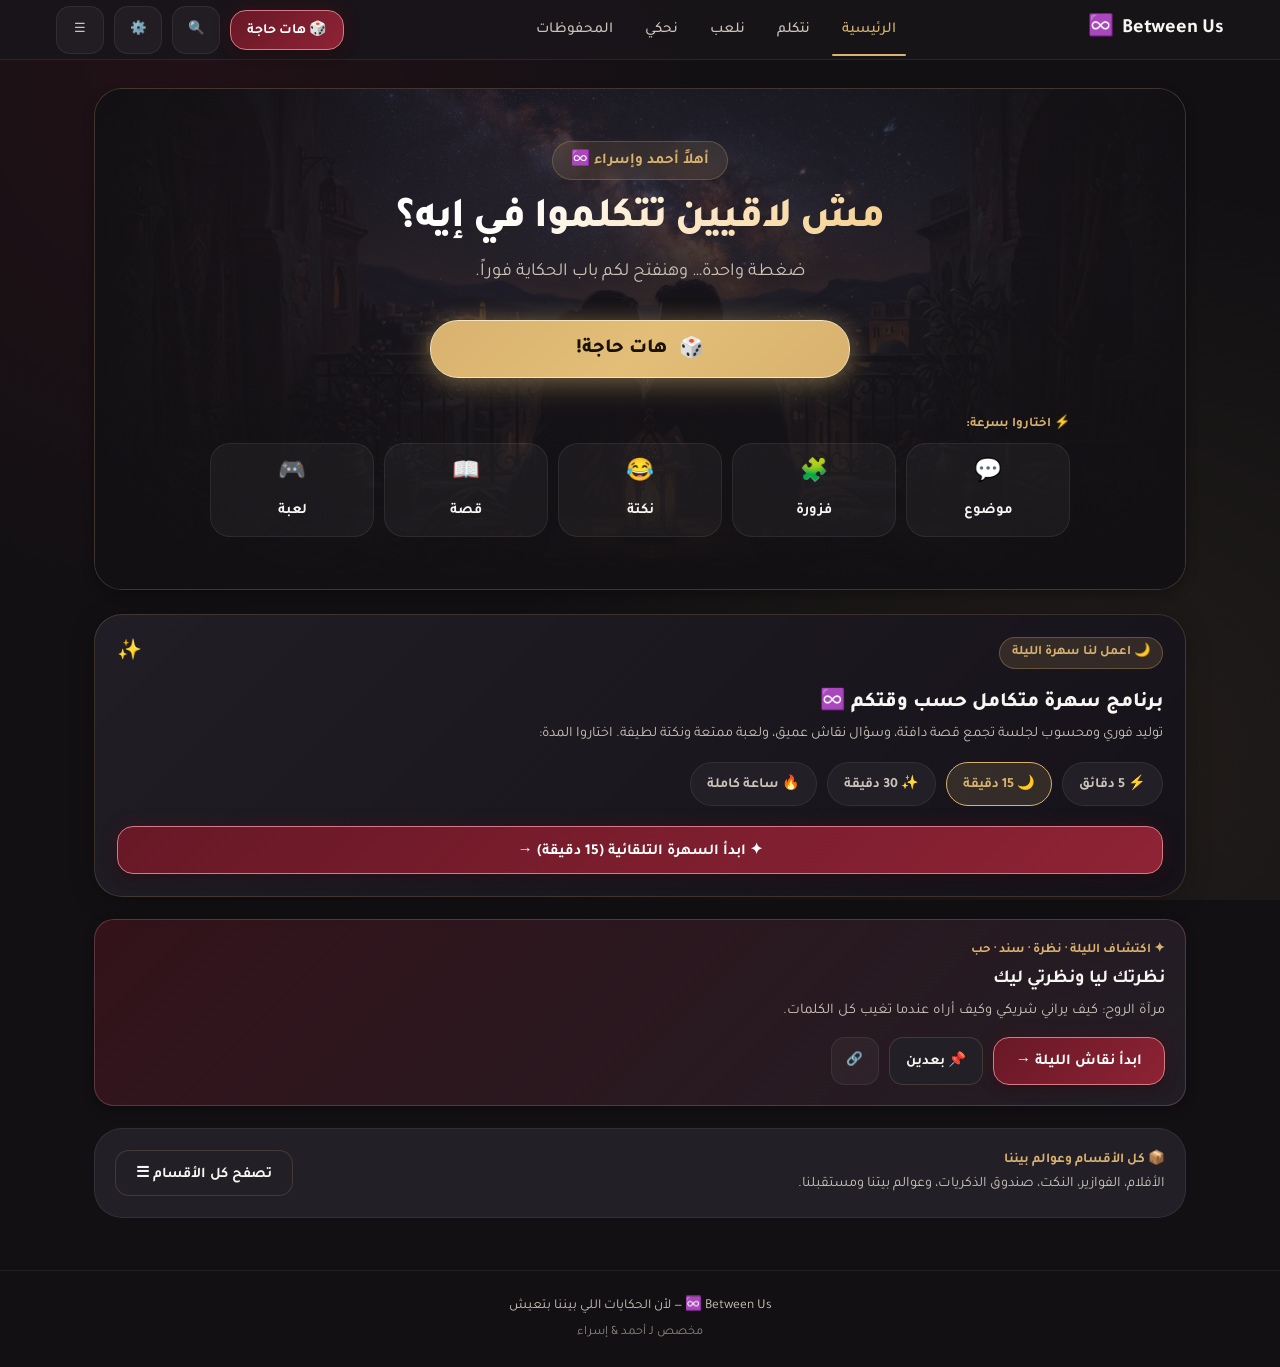
==== commit b283c516: "Add files via upload" ====
--- a/index.html
+++ b/index.html
@@ -25,378 +25,154 @@
 
         <nav class="nav-links">
           <a href="index.html" class="nav-link active">الرئيسية</a>
-          <a href="topics.html" class="nav-link">مواضيع</a>
-          <a href="riddles.html" class="nav-link">فوازير</a>
-          <a href="jokes.html" class="nav-link">نكت</a>
-          <a href="universes.html" class="nav-link">عوالم الحياة</a>
-          <a href="stories.html" class="nav-link">قصص</a>
-          <a href="games.html" class="nav-link">ألعاب</a>
-          <a href="movies.html" class="nav-link">أفلام</a>
-          <a href="memories.html" class="nav-link">ذكرياتنا</a>
-          <a href="favorites.html" class="nav-link">المفضلة</a>
+          <a href="topics.html" class="nav-link">نتكلم</a>
+          <a href="games.html" class="nav-link">نلعب</a>
+          <a href="stories.html" class="nav-link">نحكي</a>
+          <a href="favorites.html" class="nav-link">المحفوظات</a>
         </nav>
 
         <div class="nav-actions">
-          <button class="btn-icon" data-open-modal="searchModal" title="بحث سريع" aria-label="بحث سريع">
-            🔍
-          </button>
-          <button class="btn-icon" data-open-modal="addCustomModal" title="أضف من عندك" aria-label="أضف من عندك">
-            ➕
-          </button>
-          <button class="btn-icon" data-open-modal="settingsModal" title="الإعدادات" aria-label="الإعدادات">
-            ⚙️
-          </button>
-          <button class="btn-icon btn-menu-drawer-trigger" title="القائمة" aria-label="القائمة">
-            ☰
-          </button>
+          <button class="btn-primary btn-surprise-trigger" style="min-height: 40px; padding: 0 16px; font-size: 0.88rem;">
+            🎲 هات حاجة
+          </button>
+          <button class="btn-icon" data-open-modal="searchModal" title="بحث سريع" aria-label="بحث سريع">🔍</button>
+          <button class="btn-icon" data-open-modal="settingsModal" title="الإعدادات" aria-label="الإعدادات">⚙️</button>
+          <button class="btn-icon btn-menu-drawer-trigger" title="كل الأقسام" aria-label="كل الأقسام">☰</button>
         </div>
       </div>
     </header>
 
-    <!-- Main Content -->
+    <!-- Main Content (Home Page Core) -->
     <main class="page-container">
-      <!-- Hero Section -->
+      <!-- 1. Hero Section -->
       <section class="hero-card">
         <img src="assets/images/hero.jpg" alt="سهرة هادئة تحت النجوم" class="hero-background-art" onerror="this.style.display='none'" />
         <div class="hero-overlay"></div>
 
         <div class="hero-content">
-          <div class="hero-greeting greeting-names">أهلاً أحمد وإسراء ♾️</div>
-          <h1 class="hero-title">مش لاقيين نتكلم في إيه؟</h1>
-          <p class="hero-subtitle">اختاروا باب… وإحنا هنفتح الحكاية.</p>
-
-          <!-- Big Cards Row: اعمل لنا سهرة & سهرة الضحك -->
-          <div style="display: grid; grid-template-columns: repeat(auto-fit, minmax(min(280px, 100%), 1fr)); gap: 14px; margin-bottom: 18px;">
-            <!-- Big Card 1: اعمل لنا سهرة -->
-            <div class="hero-evening-card btn-evening-generator-trigger" style="cursor: pointer; margin-bottom: 0;">
-              <div style="display: flex; align-items: center; justify-content: space-between; margin-bottom: 6px;">
-                <span class="hero-evening-badge">✦ سهرة متكاملة</span>
-                <span style="font-size: 1.25rem;">🎲</span>
-              </div>
-              <h2 class="hero-evening-title">اعمل لنا سهرة الليلة ♾️</h2>
-              <p class="hero-evening-desc">
-                توليد فوري لجلسة تجمع قصة دافئة، وسؤال نقاش عميق، ولعبة ممتعة وموقف من مواقف الحياة.
-              </p>
-              <div class="hero-evening-action">
-                <span>✦ ابدأ السهرة التلقائية</span>
-                <span>←</span>
-              </div>
+          <div class="hero-greeting greeting-names">👋 أهلاً أحمد وإسراء ♾️</div>
+          <h1 class="hero-title">مش لاقيين تتكلموا في إيه؟</h1>
+          <p class="hero-subtitle">ضغطة واحدة… وهنفتح لكم باب الحكاية فوراً.</p>
+
+          <!-- Main Giant Primary CTA -->
+          <button class="btn-giant-cta btn-surprise-trigger">
+            <span>🎲</span>
+            <span>هات حاجة!</span>
+          </button>
+
+          <!-- 2. اختاروا بسرعة (5 Core Doors) -->
+          <div style="width: 100%; margin-top: 10px;">
+            <div style="font-size: 0.82rem; font-weight: 700; color: var(--accent-gold); margin-bottom: 8px; text-align: right;">
+              ⚡ اختاروا بسرعة:
             </div>
-
-            <!-- Big Card 2: سهرة الضحك والفرفشة -->
-            <div class="hero-evening-card btn-laugh-night-trigger" style="cursor: pointer; margin-bottom: 0; background: linear-gradient(135deg, rgba(104, 24, 38, 0.45) 0%, rgba(35, 31, 39, 0.95) 100%); border-color: rgba(212, 122, 136, 0.4);">
-              <div style="display: flex; align-items: center; justify-content: space-between; margin-bottom: 6px;">
-                <span class="hero-evening-badge" style="background: rgba(212, 122, 136, 0.2); color: var(--accent-rose); border-color: rgba(212, 122, 136, 0.3);">
-                  😂 سهرة الضحك والفرفشة
-                </span>
-                <span style="font-size: 1.25rem;">🧩</span>
-              </div>
-              <h2 class="hero-evening-title">جلسة فوازير ونكت الليلة 😂</h2>
-              <p class="hero-evening-desc">
-                برنامج كوميدي للاتنين: نكتة ← فزورة ← نكتة ← لعبة خفيفة ← قضية تحقيق ← سؤال محبة.
-              </p>
-              <div class="hero-evening-action" style="color: var(--accent-rose);">
-                <span>😂 ابدأ سهرة الضحك الآن</span>
-                <span>←</span>
-              </div>
+            <div class="mobile-quick-actions-grid" style="grid-template-columns: repeat(5, 1fr);">
+              <a href="topics.html" class="quick-door-btn" title="مواضيع نقاش">
+                <span class="quick-door-icon">💬</span>
+                <span class="quick-door-text">موضوع</span>
+              </a>
+              <a href="riddles.html" class="quick-door-btn" title="فوازير وألغاز">
+                <span class="quick-door-icon">🧩</span>
+                <span class="quick-door-text">فزورة</span>
+              </a>
+              <a href="jokes.html" class="quick-door-btn" title="نكت وضحك">
+                <span class="quick-door-icon">😂</span>
+                <span class="quick-door-text">نكتة</span>
+              </a>
+              <a href="stories.html" class="quick-door-btn" title="قصص ملهمة">
+                <span class="quick-door-icon">📖</span>
+                <span class="quick-door-text">قصة</span>
+              </a>
+              <a href="games.html" class="quick-door-btn" title="ألعاب وتحديات">
+                <span class="quick-door-icon">🎮</span>
+                <span class="quick-door-text">لعبة</span>
+              </a>
             </div>
           </div>
-
-          <!-- Quick Actions (6 Core Doors) -->
-          <div class="mobile-quick-actions-grid" style="display: grid; grid-template-columns: repeat(auto-fit, minmax(min(100px, 100%), 1fr)); gap: 10px;">
-            <a href="topics.html" class="quick-door-btn">
-              <span class="quick-door-icon">💬</span>
-              <span class="quick-door-text">موضوع</span>
-            </a>
-            <a href="riddles.html" class="quick-door-btn">
-              <span class="quick-door-icon">🧩</span>
-              <span class="quick-door-text">فزورة</span>
-            </a>
-            <a href="jokes.html" class="quick-door-btn">
-              <span class="quick-door-icon">😂</span>
-              <span class="quick-door-text">نكتة</span>
-            </a>
-            <a href="stories.html" class="quick-door-btn">
-              <span class="quick-door-icon">📖</span>
-              <span class="quick-door-text">قصة</span>
-            </a>
-            <a href="games.html" class="quick-door-btn">
-              <span class="quick-door-icon">🎮</span>
-              <span class="quick-door-text">لعبة</span>
-            </a>
-            <button type="button" class="quick-door-btn btn-boredom-trigger">
-              <span class="quick-door-icon">🎲</span>
-              <span class="quick-door-text">زهقانين؟</span>
-            </button>
-          </div>
-        </div>
-      </section>
-
-      <!-- Tonight's Discovery (Deterministic daily discovery based on date) -->
-      <section class="discovery-card" id="dailyDiscoveryContent">
+        </div>
+      </section>
+
+      <!-- 3. اعمل لنا سهرة (Evening Session Generator by Duration) -->
+      <section class="section-block" style="margin-bottom: 22px;">
+        <div class="hero-evening-card" style="background: linear-gradient(135deg, rgba(35, 31, 39, 0.95) 0%, rgba(22, 18, 26, 0.98) 100%);">
+          <div style="display: flex; align-items: center; justify-content: space-between; margin-bottom: 10px;">
+            <span class="hero-evening-badge">🌙 اعمل لنا سهرة الليلة</span>
+            <span style="font-size: 1.25rem;">✨</span>
+          </div>
+
+          <h2 class="hero-evening-title">برنامج سهرة متكامل حسب وقتكم ♾️</h2>
+          <p class="hero-evening-desc">
+            توليد فوري ومحسوب لجلسة تجمع قصة دافئة، وسؤال نقاش عميق، ولعبة ممتعة ونكتة لطيفة. اختاروا المدة:
+          </p>
+
+          <!-- Duration Pickers -->
+          <div class="pill-selector" style="margin-bottom: 16px; padding-bottom: 4px;">
+            <button class="selector-tab" data-evening-duration="5" style="min-height: 44px; padding: 0 16px; font-size: 0.88rem;">⚡ 5 دقائق</button>
+            <button class="selector-tab active" data-evening-duration="15" style="min-height: 44px; padding: 0 16px; font-size: 0.88rem;">🌙 15 دقيقة</button>
+            <button class="selector-tab" data-evening-duration="30" style="min-height: 44px; padding: 0 16px; font-size: 0.88rem;">✨ 30 دقيقة</button>
+            <button class="selector-tab" data-evening-duration="60" style="min-height: 44px; padding: 0 16px; font-size: 0.88rem;">🔥 ساعة كاملة</button>
+          </div>
+
+          <button class="btn-primary btn-evening-generator-trigger" style="width: 100%; min-height: 48px; font-size: 0.95rem;">
+            ✦ ابدأ السهرة التلقائية (15 دقيقة) →
+          </button>
+        </div>
+      </section>
+
+      <!-- 4. اكتشاف اليوم (Single, Focused Daily Discovery) -->
+      <section class="discovery-card" id="dailyDiscoveryContent" style="margin-bottom: 22px;">
         <!-- Injected dynamically by app.js -->
       </section>
 
-      <!-- Horizontal Categories Scroll (App-like, touch scroll-snap) -->
+      <!-- 5. كل الأقسام والمزيد (Clean Hub Access) -->
       <section class="section-block" style="margin-bottom: 24px;">
-        <div class="section-header">
-          <h2 class="section-title">✨ أبواب وسهرات ومزاج الليلة</h2>
-          <span style="font-size: 0.82rem; color: var(--text-muted);">اسحب أفقيًا ↔</span>
-        </div>
-        <div class="horizontal-categories-track">
-          <a href="riddles.html" class="category-chip">
-            <span class="chip-icon">🧩</span>
-            <span class="chip-label">فوازير وألغاز</span>
-          </a>
-          <a href="jokes.html" class="category-chip">
-            <span class="chip-icon">😂</span>
-            <span class="chip-label">نكت وضحك</span>
-          </a>
-          <a href="topics.html?mood=romantic" class="category-chip">
-            <span class="chip-icon">❤️</span>
-            <span class="chip-label">عن بعض ولغات الحب</span>
-          </a>
-          <a href="topics.html?mood=deep" class="category-chip">
-            <span class="chip-icon">🧠</span>
-            <span class="chip-label">أسئلة عميقة وفلسفة</span>
-          </a>
-          <a href="topics.html?mood=funny" class="category-chip">
-            <span class="chip-icon">😂</span>
-            <span class="chip-label">ضحك ومواقف</span>
-          </a>
-          <a href="universes.html?tab=home" class="category-chip">
-            <span class="chip-icon">🏡</span>
-            <span class="chip-label">بيتنا ومسؤولياتنا</span>
-          </a>
-          <a href="universes.html?tab=budget" class="category-chip">
-            <span class="chip-icon">💰</span>
-            <span class="chip-label">الميزانية والاقتصاد</span>
-          </a>
-          <a href="universes.html?tab=parenting" class="category-chip">
-            <span class="chip-icon">👶</span>
-            <span class="chip-label">عائلة وتربية الأطفال</span>
-          </a>
-          <a href="movies.html" class="category-chip">
-            <span class="chip-icon">🎬</span>
-            <span class="chip-label">سينما وشخصيات</span>
-          </a>
-          <a href="memories.html" class="category-chip">
-            <span class="chip-icon">📸</span>
-            <span class="chip-label">صندوق ذكرياتنا</span>
-          </a>
-          <a href="stories.html?category=bedtime" class="category-chip">
-            <span class="chip-icon">🌙</span>
-            <span class="chip-label">حكايات قبل النوم</span>
-          </a>
-        </div>
-      </section>
-
-      <!-- Main Categories Bento Grid -->
-      <section class="section-block">
-        <div class="section-header">
-          <h2 class="section-title">🌌 أبواب الحكايات الكبرى</h2>
-          <a href="topics.html" class="section-link">عرض كل المواضيع ←</a>
-        </div>
-
-        <div class="cards-grid">
-          <!-- Card 0: Universes -->
-          <div class="topic-card" onclick="window.location.href='universes.html'" style="background: linear-gradient(135deg, rgba(216, 178, 110, 0.12) 0%, rgba(35, 31, 39, 0.95) 100%); border-color: rgba(216, 178, 110, 0.4);">
-            <div>
-              <div class="topic-meta">
-                <span style="color: var(--accent-gold); font-weight: 700;">منصة حياة للاتنين</span>
-                <span>8 عوالم متكاملة</span>
-              </div>
-              <h3 class="topic-title" style="margin-top: 8px;">🏡 بيتنا وميزانيتنا وأولادنا ومواقفنا</h3>
-              <p class="topic-desc" style="margin-top: 6px;">مين يعمل إيه في البيت، حاسبة ميزانية وتوفير، نقاشات قبل الأطفال، ألغاز وسهرة رومانسية كاملة.</p>
-            </div>
-            <div class="topic-footer">
-              <span style="color: var(--accent-gold); font-weight: 700;">افتح عوالمنا المشتركة ←</span>
-              <span>أدوات ونقاشات</span>
-            </div>
-          </div>
-
-          <!-- Card Riddles: الفوازير والألغاز -->
-          <div class="topic-card" onclick="window.location.href='riddles.html'" style="background: linear-gradient(135deg, rgba(216, 178, 110, 0.15) 0%, rgba(25, 22, 27, 0.95) 100%); border-color: rgba(216, 178, 110, 0.45);">
-            <div>
-              <div class="topic-meta">
-                <span style="color: var(--accent-gold); font-weight: 700;">تحدي وذكاء للاتنين</span>
-                <span>150+ فزورة ولغز</span>
-              </div>
-              <h3 class="topic-title" style="margin-top: 8px;">🧩 الفوازير والألغاز وقضايا التحقيق</h3>
-              <p class="topic-desc" style="margin-top: 6px;">فوازير سهلة وصعبة، ألغاز منطق وأرقام وملاحظة، وقضايا تحقيق وحلول مخفية بنظام التلميحات وسلسلة الفوازير.</p>
-            </div>
-            <div class="topic-footer">
-              <span style="color: var(--accent-gold); font-weight: 700;">ابدأ حل الفوازير ←</span>
-              <span>تحدي وتفكير</span>
-            </div>
-          </div>
-
-          <!-- Card Jokes: النكت والضحك -->
-          <div class="topic-card" onclick="window.location.href='jokes.html'" style="background: linear-gradient(135deg, rgba(104, 24, 38, 0.3) 0%, rgba(25, 22, 27, 0.95) 100%); border-color: rgba(212, 122, 136, 0.35);">
-            <div>
-              <div class="topic-meta">
-                <span style="color: var(--accent-rose); font-weight: 700;">واحة الضحك والروقان</span>
-                <span>350+ نكتة وموقف</span>
-              </div>
-              <h3 class="topic-title" style="margin-top: 8px;">😂 النكت والضحك ومين هيضحك الأول؟</h3>
-              <p class="topic-desc" style="margin-top: 6px;">نكت مصرية وعائلية، Dad Jokes، نكت شغل ومبرمجين، ومواقف كوميدية وتحدي الصمود والضحك مع تقييم النكت.</p>
-            </div>
-            <div class="topic-footer">
-              <span style="color: var(--accent-rose); font-weight: 700;">اضحكوا وفرفشوا ←</span>
-              <span>بهجة ومرح</span>
-            </div>
-          </div>
-
-          <!-- Card 1: About Us -->
-          <div class="topic-card" onclick="window.location.href='topics.html?category=about-us'">
-            <div>
-              <div class="topic-meta">
-                <span>عن بعض</span>
-                <span>12 موضوع حواري</span>
-              </div>
-              <h3 class="topic-title" style="margin-top: 8px;">❤️ أسرار علاقتنا ولغات الحب</h3>
-              <p class="topic-desc" style="margin-top: 6px;">عن أول انطباع، والأشياء الصغيرة التي تجعل قلب كل منا يطمئن للآخر.</p>
-            </div>
-            <div class="topic-footer">
-              <span style="color: var(--accent-gold); font-weight: 600;">افتح الباب ←</span>
-              <span>15 دقيقة</span>
-            </div>
-          </div>
-
-          <!-- Card 2: Deep Questions -->
-          <div class="topic-card" onclick="window.location.href='topics.html?category=deep'">
-            <div>
-              <div class="topic-meta">
-                <span>أسئلة عميقة</span>
-                <span>15 موضوع</span>
-              </div>
-              <h3 class="topic-title" style="margin-top: 8px;">🧠 قرارات ومخاوف وفلسفة حياة</h3>
-              <p class="topic-desc" style="margin-top: 6px;">حوار هادئ بلا أقنعة يكشف ما يدور في أعماق الروح دون أحكام مسبقة.</p>
-            </div>
-            <div class="topic-footer">
-              <span style="color: var(--accent-gold); font-weight: 600;">افتح الباب ←</span>
-              <span>20 دقيقة</span>
-            </div>
-          </div>
-
-          <!-- Card 3: Stories Universe -->
-          <div class="topic-card" onclick="window.location.href='stories.html'">
-            <div>
-              <div class="topic-meta">
-                <span>قصص وأساطير</span>
-                <span>22+ قصة كاملة</span>
-              </div>
-              <h3 class="topic-title" style="margin-top: 8px;">📚 حكايات دينية وتاريخية وأساطير</h3>
-              <p class="topic-desc" style="margin-top: 6px;">من وفاء خديجة وإيزيس وميدوسا إلى لغز ماري سيلست وسؤال: لو كنت مكانهم؟</p>
-            </div>
-            <div class="topic-footer">
-              <span style="color: var(--accent-gold); font-weight: 600;">اقرأ وناقش ←</span>
-              <span>نقاش ملهم</span>
-            </div>
-          </div>
-
-          <!-- Card 4: Games -->
-          <div class="topic-card" onclick="window.location.href='games.html'">
-            <div>
-              <div class="topic-meta">
-                <span>ألعاب للكوبلز</span>
-                <span>5 ألعاب تفاعلية</span>
-              </div>
-              <h3 class="topic-title" style="margin-top: 8px;">🎮 لو خيروك · ده ولا ده · مين يعرف التاني؟</h3>
-              <p class="topic-desc" style="margin-top: 6px;">ألعاب خفيفة وتحديات عفوية تسجل نقاط التوافق بينكما بمرح ومحبة.</p>
-            </div>
-            <div class="topic-footer">
-              <span style="color: var(--accent-gold); font-weight: 600;">ابدأ اللعب ←</span>
-              <span>نقاط وضحك</span>
-            </div>
-          </div>
-
-          <!-- Card 5: Movies & Characters -->
-          <div class="topic-card" onclick="window.location.href='movies.html'">
-            <div>
-              <div class="topic-meta">
-                <span>سينما وفلسفة</span>
-                <span>20+ فيلم وشخصية</span>
-              </div>
-              <h3 class="topic-title" style="margin-top: 8px;">🎬 نقاشات الأفلام ولو قابلنا الشخصية دي</h3>
-              <p class="topic-desc" style="margin-top: 6px;">من Interstellar وAbout Time إلى لقاء شيرلوك هولمز وتوماس شيلبي.</p>
-            </div>
-            <div class="topic-footer">
-              <span style="color: var(--accent-gold); font-weight: 600;">استكشف السينما ←</span>
-              <span>حوار عميق</span>
-            </div>
-          </div>
-
-          <!-- Card 6: Memory Box -->
-          <div class="topic-card" onclick="window.location.href='memories.html'">
-            <div>
-              <div class="topic-meta">
-                <span>ألبوم الذكريات</span>
-                <span>خاص بكما</span>
-              </div>
-              <h3 class="topic-title" style="margin-top: 8px;">📸 صندوق الذكريات ومسار الزمن</h3>
-              <p class="topic-desc" style="margin-top: 6px;">سجلوا أول مرة، وأجمل المواقف، وقائمة 'نتكلم فيه بعدين' للحفاظ على أفكاركم.</p>
-            </div>
-            <div class="topic-footer">
-              <span style="color: var(--accent-gold); font-weight: 600;">افتح الصندوق ←</span>
-              <span>ذكريات دافئة</span>
-            </div>
-          </div>
+        <div style="background: var(--bg-surface-elevated); border: 1px solid var(--border-hairline); border-radius: var(--radius-xl); padding: 20px; display: flex; align-items: center; justify-content: space-between; gap: 14px; flex-wrap: wrap;">
+          <div>
+            <div style="font-size: 0.85rem; color: var(--accent-gold); font-weight: 700; margin-bottom: 2px;">📦 كل الأقسام وعوالم بيننا</div>
+            <p style="font-size: 0.9rem; color: var(--text-secondary); margin: 0;">الأفلام، الفوازير، النكت، صندوق الذكريات، وعوالم بيتنا ومستقبلنا.</p>
+          </div>
+          <button class="btn-secondary btn-menu-drawer-trigger" style="min-height: 46px; padding: 0 20px; font-size: 0.92rem;">
+            تصفح كل الأقسام ☰
+          </button>
         </div>
       </section>
     </main>
 
-    <!-- Quiet Footer -->
+    <!-- Footer -->
     <footer class="app-footer">
-      <p style="margin-bottom: 4px;">Between Us ♾️ — A Living Universe of Things To Talk About</p>
+      <p style="margin-bottom: 4px;">Between Us ♾️ — لأن الحكايات اللي بيننا بتعيش</p>
       <p style="font-size: 0.8rem; color: var(--text-muted);">
-        مخصص لـ <span class="partner-names-label">أحمد & إسراء</span> · صُنع بحب للحظات الهادئة
+        مخصص لـ <span class="partner-names-label">أحمد & إسراء</span>
       </p>
     </footer>
 
-    <!-- Mobile Bottom Navigation Bar -->
+    <!-- Standard 5-Tab Mobile Bottom Navigation Bar -->
     <nav class="bottom-nav">
       <a href="index.html" class="bottom-nav-item active">
-        <span class="bottom-nav-icon">⌂</span>
+        <span class="bottom-nav-icon">🏠</span>
         <span>الرئيسية</span>
       </a>
       <a href="topics.html" class="bottom-nav-item">
         <span class="bottom-nav-icon">💬</span>
-        <span>مواضيع</span>
-      </a>
-      <a href="riddles.html" class="bottom-nav-item">
-        <span class="bottom-nav-icon">🧩</span>
-        <span>فوازير</span>
-      </a>
-      <a href="jokes.html" class="bottom-nav-item">
-        <span class="bottom-nav-icon">😂</span>
-        <span>نكت</span>
-      </a>
-      <a href="universes.html" class="bottom-nav-item">
-        <span class="bottom-nav-icon">🌌</span>
-        <span>عوالمنا</span>
+        <span>نتكلم</span>
       </a>
       <a href="games.html" class="bottom-nav-item">
         <span class="bottom-nav-icon">🎮</span>
-        <span>ألعاب</span>
+        <span>نلعب</span>
+      </a>
+      <a href="stories.html" class="bottom-nav-item">
+        <span class="bottom-nav-icon">📚</span>
+        <span>نحكي</span>
       </a>
       <a href="favorites.html" class="bottom-nav-item">
-        <span class="bottom-nav-icon">♡</span>
-        <span>المفضلة</span>
+        <span class="bottom-nav-icon">❤️</span>
+        <span>المحفوظات</span>
       </a>
     </nav>
   </div>
 
-  <!-- MODALS -->
-
-  <!-- 1. Surprise Modal -->
-  <div class="modal-overlay" id="surpriseModal">
-    <div class="modal-box" id="surpriseModalContent">
-      <!-- Populated dynamically by app.js -->
-    </div>
-  </div>
-
-  <!-- 2. Global Search Modal -->
+  <!-- Global Shared Modals -->
+
+  <!-- 1. Search Modal -->
   <div class="modal-overlay" id="searchModal">
     <div class="modal-box">
       <div class="modal-header">
@@ -408,13 +184,13 @@
       </div>
       <div id="globalSearchResults" style="max-height: 50vh; overflow-y: auto;">
         <div style="text-align: center; color: var(--text-muted); padding: 24px;">
-          اكتب كلمتين للبحث في مئات المواضيع والقصص المحفوظة...
+          اكتب كلمتين للبحث في كل مواضيع، وقصص، وفوازير، ونكت، وأفلام بيننا...
         </div>
       </div>
     </div>
   </div>
 
-  <!-- 3. Add Custom Content Modal -->
+  <!-- 2. Add Custom Content Modal -->
   <div class="modal-overlay" id="addCustomModal">
     <div class="modal-box">
       <div class="modal-header">
@@ -452,58 +228,44 @@
     </div>
   </div>
 
-  <!-- 4. Settings Modal -->
+  <!-- 3. Settings Modal -->
   <div class="modal-overlay" id="settingsModal">
     <div class="modal-box">
       <div class="modal-header">
-        <h3 class="modal-title">⚙️ إعدادات بيننا (Settings)</h3>
+        <h3 class="modal-title">⚙️ الإعدادات (Settings)</h3>
         <button class="btn-icon" data-close-modal>✕</button>
       </div>
-
       <div class="form-group">
         <label class="form-label">اسم الطرف الأول</label>
         <input type="text" id="settingsPartner1" class="form-input" value="أحمد" />
       </div>
-
       <div class="form-group">
         <label class="form-label">اسم الطرف الثاني</label>
         <input type="text" id="settingsPartner2" class="form-input" value="إسراء" />
       </div>
-
       <div class="form-group">
         <label class="form-label">المظهر (Theme)</label>
         <select id="settingsTheme" class="form-select">
-          <option value="dark">داكن رومانسي (Charcoal & Burgundy)</option>
-          <option value="light">فاتح دافئ (Warm Ivory & Gold)</option>
+          <option value="dark">داكن رومانسي</option>
+          <option value="light">فاتح دافئ</option>
         </select>
       </div>
-
       <div class="form-group" style="flex-direction: row; align-items: center; justify-content: space-between;">
-        <label class="form-label" style="margin: 0;">الحركات والأنيميشن (Animations)</label>
+        <label class="form-label" style="margin: 0;">الحركات والأنيميشن</label>
         <input type="checkbox" id="settingsMotion" checked style="width: 20px; height: 20px; accent-color: var(--accent-gold);" />
       </div>
-
       <div style="border-top: 1px solid var(--border-hairline); margin: 18px 0; padding-top: 14px;">
-        <h4 style="font-size: 0.95rem; margin-bottom: 8px; color: var(--accent-gold);">النسخ الاحتياطي ونقل البيانات</h4>
-        <p style="font-size: 0.82rem; color: var(--text-muted); margin-bottom: 12px;">احفظوا كل ذكرياتكم ومفضلاتكم بملف واحد يمكن استعادته في أي وقت وعلى أي جهاز:</p>
         <div style="display: flex; gap: 8px; flex-wrap: wrap;">
-          <button type="button" id="exportDataBtn" class="btn-secondary" style="font-size: 0.85rem;">
-            📥 تصدير البيانات (Export)
-          </button>
+          <button type="button" id="exportDataBtn" class="btn-secondary" style="font-size: 0.85rem;">📥 تصدير البيانات</button>
           <label class="btn-secondary" style="font-size: 0.85rem; cursor: pointer;">
-            📤 استيراد ملف (Import)
+            📤 استيراد ملف
             <input type="file" id="importDataInput" accept=".json" style="display: none;" />
           </label>
         </div>
       </div>
-
       <div style="border-top: 1px solid var(--border-hairline); margin-top: 14px; padding-top: 14px; display: flex; justify-content: space-between; align-items: center;">
-        <button type="button" id="resetDataBtn" style="color: var(--accent-rose); font-size: 0.85rem; text-decoration: underline;">
-          إعادة ضبط كل شيء
-        </button>
-        <button type="button" id="saveSettingsBtn" class="btn-primary">
-          حفظ التعديلات ✓
-        </button>
+        <button type="button" id="resetDataBtn" style="color: var(--accent-rose); font-size: 0.85rem; text-decoration: underline;">إعادة ضبط</button>
+        <button type="button" id="saveSettingsBtn" class="btn-primary">حفظ ✓</button>
       </div>
     </div>
   </div>
--- a/css/style.css
+++ b/css/style.css
@@ -1477,3 +1477,81 @@
   line-height: 1.6;
 }
 
+/* Giant Main CTA: "🎲 هات حاجة" */
+.btn-giant-cta {
+  display: inline-flex;
+  align-items: center;
+  justify-content: center;
+  gap: 12px;
+  width: 100%;
+  max-width: 420px;
+  min-height: 58px;
+  margin: 8px auto 20px;
+  background: linear-gradient(135deg, var(--accent-gold) 0%, #E2BE78 50%, var(--accent-gold) 100%);
+  color: #1A1208;
+  border: 1px solid #F7E4BE;
+  border-radius: var(--radius-xl);
+  font-size: 1.25rem;
+  font-weight: 800;
+  box-shadow: 0 8px 30px rgba(216, 178, 110, 0.32), 0 0 20px var(--accent-gold-glow);
+  cursor: pointer;
+  transition: all var(--transition-fast);
+  text-decoration: none;
+  touch-action: manipulation;
+}
+
+.btn-giant-cta:hover {
+  background: linear-gradient(135deg, #F5CE8B 0%, #FBE9C4 100%);
+  box-shadow: 0 12px 40px rgba(216, 178, 110, 0.45);
+  transform: translateY(-2px);
+}
+
+.btn-giant-cta:active {
+  transform: scale(0.97);
+}
+
+/* Evening Session Steps UI */
+.evening-step-item {
+  display: flex;
+  align-items: flex-start;
+  gap: 14px;
+  padding: 14px 16px;
+  background: rgba(255, 255, 255, 0.04);
+  border: 1px solid var(--border-hairline);
+  border-radius: var(--radius-lg);
+  text-align: right;
+  transition: border-color var(--transition-fast);
+}
+
+.evening-step-item:hover {
+  border-color: var(--border-subtle);
+}
+
+.step-num {
+  display: flex;
+  align-items: center;
+  justify-content: center;
+  width: 32px;
+  height: 32px;
+  min-width: 32px;
+  min-height: 32px;
+  border-radius: var(--radius-full);
+  background: rgba(216, 178, 110, 0.15);
+  color: var(--accent-gold);
+  font-weight: 800;
+  font-size: 0.95rem;
+}
+
+.step-title {
+  font-size: 0.95rem;
+  font-weight: 700;
+  color: var(--accent-gold);
+  margin-bottom: 4px;
+}
+
+.step-desc {
+  font-size: 0.9rem;
+  color: var(--text-primary);
+  line-height: 1.55;
+}
+
